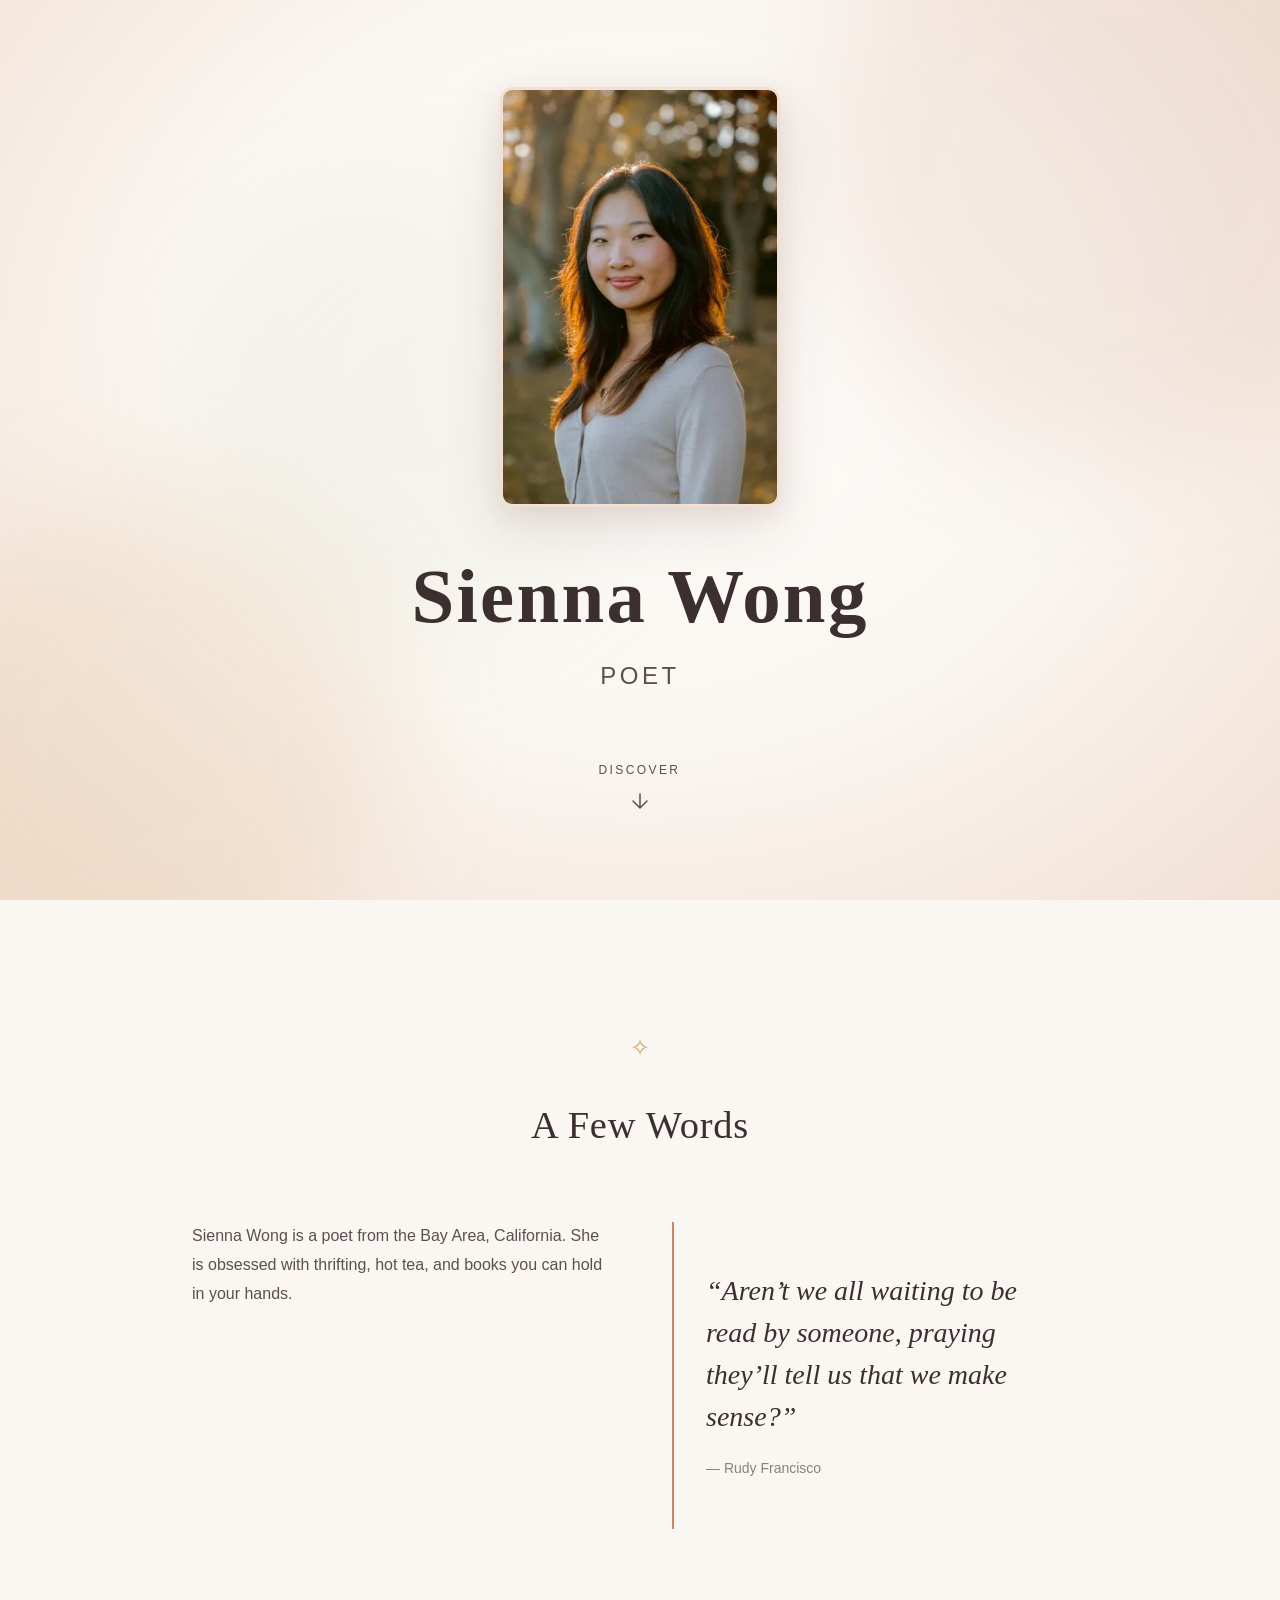
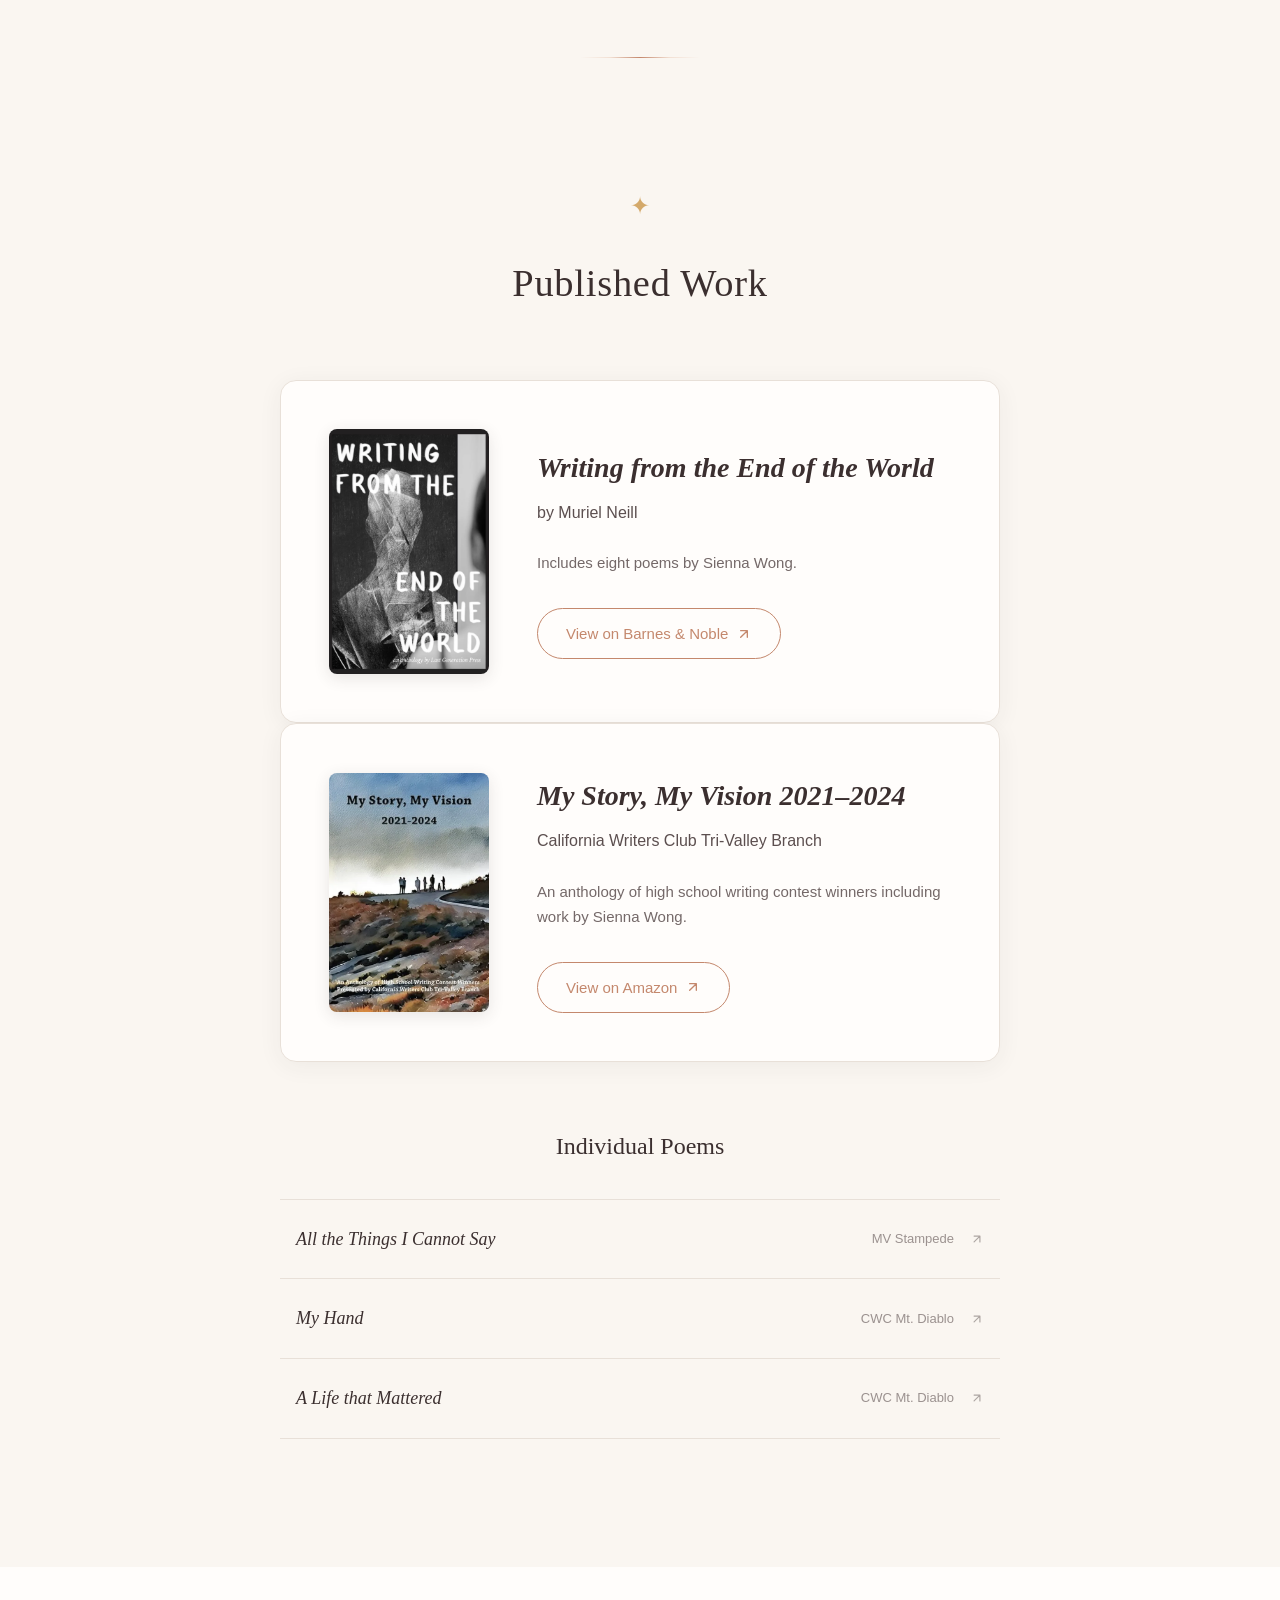
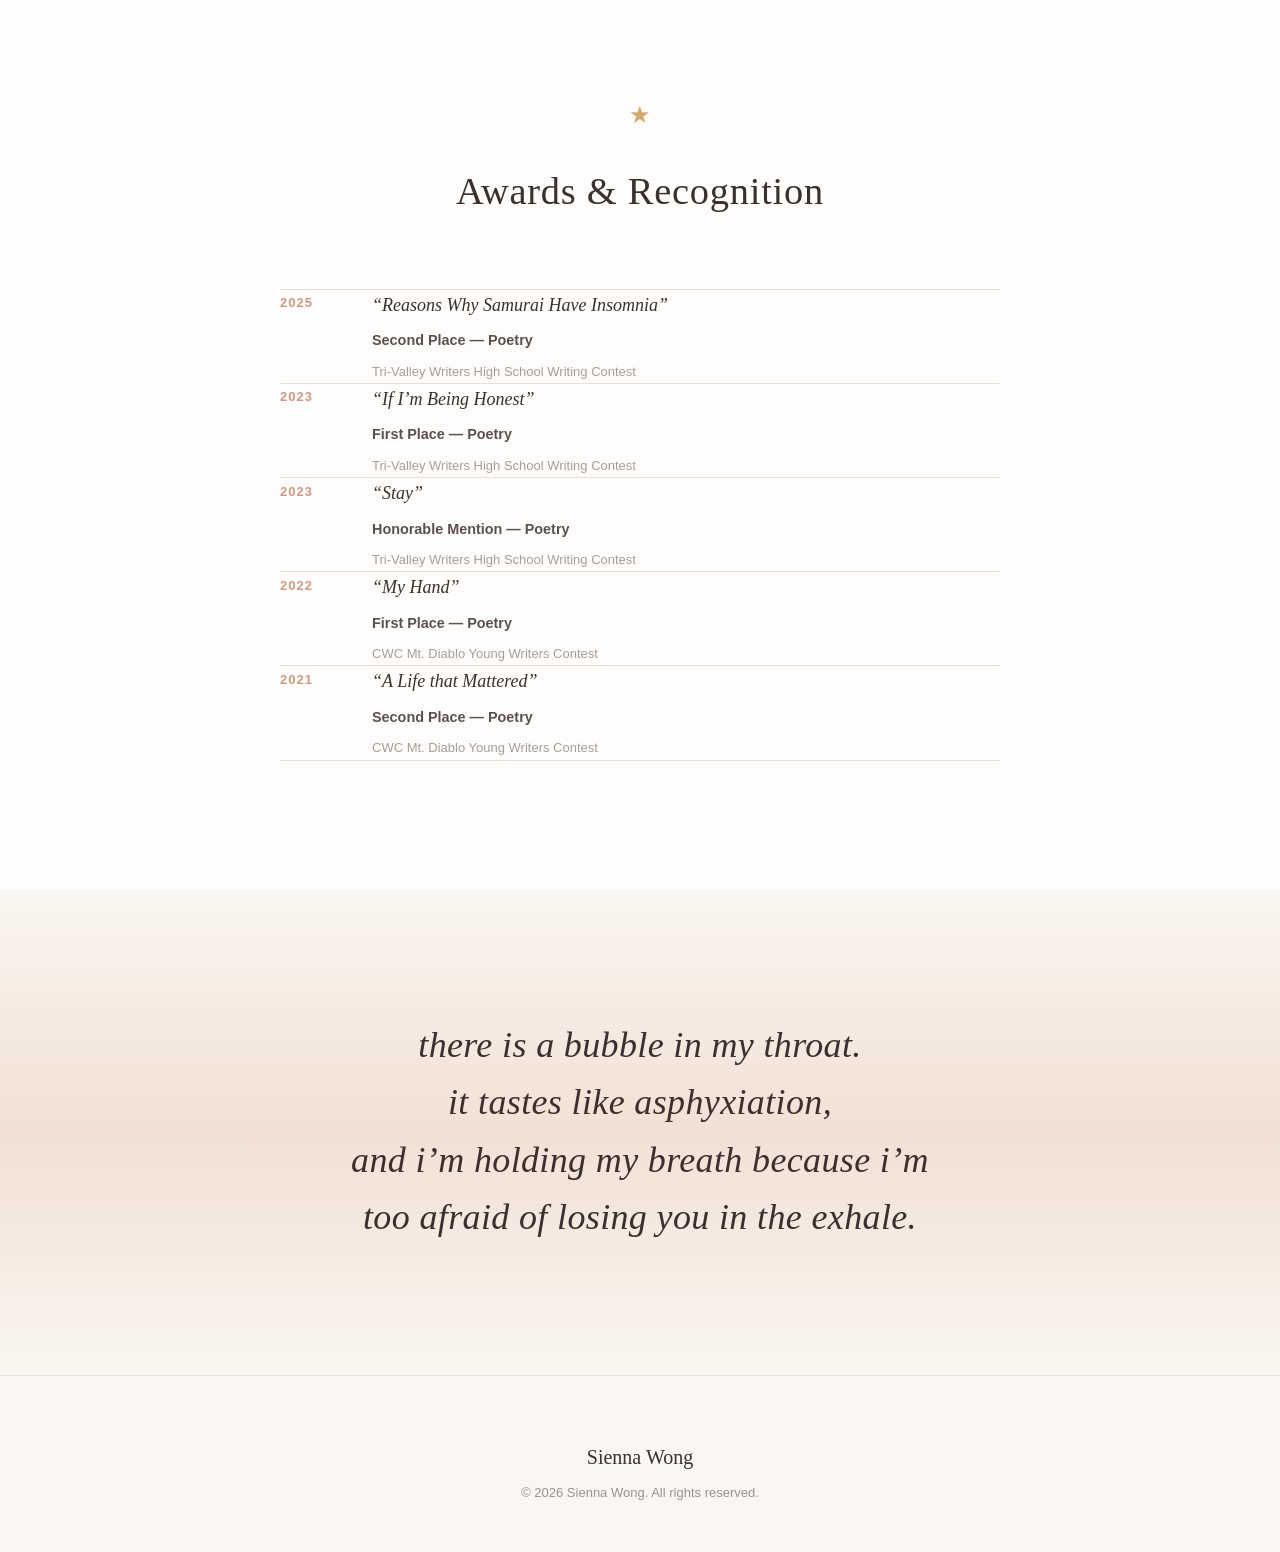
==== index.html @ 6076cb09 "chore(cleanup): sort individual poems by most recent first" ====
<!DOCTYPE html>
<html lang="en">
<head>
  <meta charset="UTF-8">
  <meta name="viewport" content="width=device-width, initial-scale=1.0">
  <title>Sienna Wong | Poet</title>
  <meta name="description" content="Sienna Wong is a poet whose work appears in Writing from the End of the World by Muriel Neill. Explore her poetry and biography.">
  <meta name="author" content="Sienna Wong">
  <meta name="theme-color" content="#FAF6F1">
  <meta http-equiv="Content-Security-Policy" content="default-src 'self'; script-src 'self'; style-src 'self' https://fonts.googleapis.com 'unsafe-inline'; font-src 'self' https://fonts.gstatic.com; img-src 'self' data:; connect-src 'self'; frame-ancestors 'none'; base-uri 'self'; form-action 'self'; require-trusted-types-for 'script'">
  <link rel="canonical" href="https://sienna-wong.boxofwhite.com/">

  <!-- Open Graph -->
  <meta property="og:type" content="profile">
  <meta property="og:title" content="Sienna Wong | Poet">
  <meta property="og:description" content="Sienna Wong is a poet whose work appears in Writing from the End of the World by Muriel Neill.">
  <meta property="og:image" content="https://sienna-wong.boxofwhite.com/img/profile.jpeg">
  <meta property="og:url" content="https://sienna-wong.boxofwhite.com/">
  <meta property="profile:first_name" content="Sienna">
  <meta property="profile:last_name" content="Wong">

  <!-- Twitter Card -->
  <meta name="twitter:card" content="summary_large_image">
  <meta name="twitter:title" content="Sienna Wong | Poet">
  <meta name="twitter:description" content="Poet. Published in Writing from the End of the World.">
  <meta name="twitter:image" content="https://sienna-wong.boxofwhite.com/img/profile.jpeg">

  <!-- Structured Data -->
  <script type="application/ld+json">
  {
    "@context": "https://schema.org",
    "@type": "Person",
    "name": "Sienna Wong",
    "jobTitle": "Poet",
    "url": "https://sienna-wong.boxofwhite.com/",
    "image": "https://sienna-wong.boxofwhite.com/img/profile.jpeg"
  }
  </script>
  <script type="application/ld+json">
  {
    "@context": "https://schema.org",
    "@type": "Book",
    "name": "Writing from the End of the World",
    "author": {
      "@type": "Person",
      "name": "Muriel Neill"
    },
    "contributor": {
      "@type": "Person",
      "name": "Sienna Wong"
    },
    "isbn": "9798896920885",
    "url": "https://www.barnesandnoble.com/w/writing-from-the-end-of-the-world-muriel-neill/1149581856?ean=9798896920885"
  }
  </script>
  <script type="application/ld+json">
  {
    "@context": "https://schema.org",
    "@type": "Book",
    "name": "My Story, My Vision 2021-2024",
    "author": {
      "@type": "Organization",
      "name": "California Writers Club Tri-Valley Branch"
    },
    "contributor": {
      "@type": "Person",
      "name": "Sienna Wong"
    },
    "url": "https://www.amazon.com/Story-Vision-2021-2024-California-Tri-Valley/dp/B0DM92HC3V"
  }
  </script>

  <!-- Fonts -->
  <link rel="preconnect" href="https://fonts.googleapis.com">
  <link rel="preconnect" href="https://fonts.gstatic.com" crossorigin>
  <link href="https://fonts.googleapis.com/css2?family=Cormorant+Garamond:ital,wght@0,400;0,500;0,600;0,700;1,400;1,500;1,600&family=Inter:wght@300;400;500&display=swap" rel="stylesheet">

  <!-- Favicon -->
  <link rel="icon" href="data:image/svg+xml,<svg xmlns='http://www.w3.org/2000/svg' viewBox='0 0 100 100'><text y='.9em' font-size='90'>&#x270D;</text></svg>">

  <!-- Preload hero image -->
  <link rel="preload" as="image" href="img/profile.webp" type="image/webp">

  <link rel="stylesheet" href="styles.css">
  <script src="script.js" defer></script>
</head>
<body>

  <!-- Hero -->
  <header class="hero">
    <div class="hero__inner">
      <div class="hero__photo-wrapper">
        <picture>
          <source srcset="img/profile.webp" type="image/webp">
          <img
            src="img/profile.jpeg"
            alt="Portrait of Sienna Wong, a poet, photographed outdoors in warm autumn light"
            class="hero__photo"
            width="400"
            height="600"
            fetchpriority="high"
          >
        </picture>
      </div>
      <h1 class="hero__name">Sienna Wong</h1>
      <p class="hero__subtitle">Poet</p>
      <a href="#about" class="hero__scroll-indicator" aria-label="Scroll down to read more">
        <span class="hero__scroll-text">Discover</span>
        <svg class="hero__scroll-arrow" width="24" height="24" viewBox="0 0 24 24" fill="none" stroke="currentColor" stroke-width="1.5" stroke-linecap="round" stroke-linejoin="round">
          <path d="M12 5v14M5 12l7 7 7-7"/>
        </svg>
      </a>
    </div>

    <!-- Decorative floating shapes -->
    <div class="hero__decor hero__decor--1" aria-hidden="true"></div>
    <div class="hero__decor hero__decor--2" aria-hidden="true"></div>
    <div class="hero__decor hero__decor--3" aria-hidden="true"></div>
  </header>

  <main>
    <!-- About -->
    <section id="about" class="about" aria-label="About Sienna Wong">
      <div class="container">
        <div class="section-ornament reveal" aria-hidden="true">&#x2727;</div>
        <h2 class="section-heading reveal">A Few Words</h2>
        <div class="about__grid">
          <div class="about__text">
            <!-- Replace with real bio -->
            <p class="reveal">Sienna Wong is a poet from the Bay Area, California. She is obsessed with thrifting, hot tea, and books you can hold in your hands.</p>
          </div>
          <aside class="about__aside">
            <blockquote class="pull-quote reveal">
              <p>&ldquo;Aren’t we all waiting to be read by someone, praying they’ll tell us that we make sense?&rdquo;</p>
              <cite>&mdash; Rudy Francisco</cite>
            </blockquote>
          </aside>
        </div>
      </div>
    </section>

    <!-- Decorative divider -->
    <div class="divider" aria-hidden="true">
      <div class="divider__line"></div>
    </div>

    <!-- Published Work -->
    <section id="work" class="work" aria-label="Published Work">
      <div class="container">
        <div class="section-ornament reveal" aria-hidden="true">&#x2726;</div>
        <h2 class="section-heading reveal">Published Work</h2>
        <article class="book-card reveal">
          <div class="book-card__cover">
            <picture>
              <source srcset="img/writing-from-the-end-of-the-world-cover.webp" type="image/webp">
              <img
                src="img/writing-from-the-end-of-the-world-cover.png"
                alt="Book cover of Writing from the End of the World by Muriel Neill"
                class="book-card__image"
                width="914"
                height="1396"
                loading="lazy"
              >
            </picture>
          </div>
          <div class="book-card__content">
            <h3 class="book-card__title"><em>Writing from the End of the World</em></h3>
            <p class="book-card__author">by Muriel Neill</p>
            <p class="book-card__description">Includes eight poems by Sienna Wong.</p>
            <a
              href="https://www.barnesandnoble.com/w/writing-from-the-end-of-the-world-muriel-neill/1149581856?ean=9798896920885"
              target="_blank"
              rel="noopener noreferrer"
              class="book-card__link"
            >
              View on Barnes &amp; Noble
              <svg width="16" height="16" viewBox="0 0 24 24" fill="none" stroke="currentColor" stroke-width="2" stroke-linecap="round" stroke-linejoin="round" aria-hidden="true">
                <path d="M7 17L17 7M7 7h10v10"/>
              </svg>
            </a>
          </div>
        </article>

        <article class="book-card reveal">
          <div class="book-card__cover">
            <picture>
              <source srcset="img/my-story-my-vision-cover.webp" type="image/webp">
              <img
                src="img/my-story-my-vision-cover.png"
                alt="Book cover of My Story, My Vision 2021-2024, an anthology by California Writers Club Tri-Valley Branch"
                class="book-card__image"
                width="542"
                height="810"
                loading="lazy"
              >
            </picture>
          </div>
          <div class="book-card__content">
            <h3 class="book-card__title"><em>My Story, My Vision 2021&ndash;2024</em></h3>
            <p class="book-card__author">California Writers Club Tri-Valley Branch</p>
            <p class="book-card__description">An anthology of high school writing contest winners including work by Sienna Wong.</p>
            <a
              href="https://www.amazon.com/Story-Vision-2021-2024-California-Tri-Valley/dp/B0DM92HC3V"
              target="_blank"
              rel="noopener noreferrer"
              class="book-card__link"
            >
              View on Amazon
              <svg width="16" height="16" viewBox="0 0 24 24" fill="none" stroke="currentColor" stroke-width="2" stroke-linecap="round" stroke-linejoin="round" aria-hidden="true">
                <path d="M7 17L17 7M7 7h10v10"/>
              </svg>
            </a>
          </div>
        </article>

        <h3 class="poems-heading reveal">Individual Poems</h3>
        <ul class="poems-list">
          <li class="poems-list__item reveal">
            <a href="https://mvstampede.net/6828/creative-section/all-the-things-i-cannot-say/" target="_blank" rel="noopener noreferrer" class="poems-list__link">
              <span class="poems-list__title">All the Things I Cannot Say</span>
              <span class="poems-list__source">MV Stampede</span>
              <svg width="14" height="14" viewBox="0 0 24 24" fill="none" stroke="currentColor" stroke-width="2" stroke-linecap="round" stroke-linejoin="round" aria-hidden="true"><path d="M7 17L17 7M7 7h10v10"/></svg>
            </a>
          </li>
          <li class="poems-list__item reveal">
            <a href="https://cwcmtdiablo.org/wp-content/uploads/2022/05/My-Hand.pdf" target="_blank" rel="noopener noreferrer" class="poems-list__link">
              <span class="poems-list__title">My Hand</span>
              <span class="poems-list__source">CWC Mt. Diablo</span>
              <svg width="14" height="14" viewBox="0 0 24 24" fill="none" stroke="currentColor" stroke-width="2" stroke-linecap="round" stroke-linejoin="round" aria-hidden="true"><path d="M7 17L17 7M7 7h10v10"/></svg>
            </a>
          </li>
          <li class="poems-list__item reveal">
            <a href="https://cwcmtdiablo.org/wp-content/uploads/2021/04/2nd-Place-Poetry-7-A-Life-that-Mattered.pdf" target="_blank" rel="noopener noreferrer" class="poems-list__link">
              <span class="poems-list__title">A Life that Mattered</span>
              <span class="poems-list__source">CWC Mt. Diablo</span>
              <svg width="14" height="14" viewBox="0 0 24 24" fill="none" stroke="currentColor" stroke-width="2" stroke-linecap="round" stroke-linejoin="round" aria-hidden="true"><path d="M7 17L17 7M7 7h10v10"/></svg>
            </a>
          </li>
        </ul>
      </div>
    </section>

    <!-- Awards -->
    <section id="awards" class="awards" aria-label="Awards &amp; Recognition">
      <div class="container">
        <div class="section-ornament reveal" aria-hidden="true">&#x2605;</div>
        <h2 class="section-heading reveal">Awards &amp; Recognition</h2>
        <ul class="awards-list">

          <li class="awards-list__item reveal">
            <div class="awards-list__year">2025</div>
            <div class="awards-list__body">
              <span class="awards-list__title">&#x201C;Reasons Why Samurai Have Insomnia&#x201D;</span>
              <span class="awards-list__honor">Second Place &mdash; Poetry</span>
              <span class="awards-list__org">Tri-Valley Writers High School Writing Contest</span>
            </div>
          </li>

          <li class="awards-list__item reveal">
            <div class="awards-list__year">2023</div>
            <div class="awards-list__body">
              <span class="awards-list__title">&#x201C;If I&#x2019;m Being Honest&#x201D;</span>
              <span class="awards-list__honor">First Place &mdash; Poetry</span>
              <span class="awards-list__org">Tri-Valley Writers High School Writing Contest</span>
            </div>
          </li>

          <li class="awards-list__item reveal">
            <div class="awards-list__year">2023</div>
            <div class="awards-list__body">
              <span class="awards-list__title">&#x201C;Stay&#x201D;</span>
              <span class="awards-list__honor">Honorable Mention &mdash; Poetry</span>
              <span class="awards-list__org">Tri-Valley Writers High School Writing Contest</span>
            </div>
          </li>

          <li class="awards-list__item reveal">
            <div class="awards-list__year">2022</div>
            <div class="awards-list__body">
              <span class="awards-list__title">&#x201C;My Hand&#x201D;</span>
              <span class="awards-list__honor">First Place &mdash; Poetry</span>
              <span class="awards-list__org">CWC Mt. Diablo Young Writers Contest</span>
            </div>
          </li>

          <li class="awards-list__item reveal">
            <div class="awards-list__year">2021</div>
            <div class="awards-list__body">
              <span class="awards-list__title">&#x201C;A Life that Mattered&#x201D;</span>
              <span class="awards-list__honor">Second Place &mdash; Poetry</span>
              <span class="awards-list__org">CWC Mt. Diablo Young Writers Contest</span>
            </div>
          </li>

        </ul>
      </div>
    </section>

    <!-- Poetic Interlude -->
    <section class="interlude" aria-label="Poetry excerpt">
      <div class="container">
        <blockquote class="interlude__quote reveal">
          <p>there is a bubble in my throat.<br>it tastes like asphyxiation,<br>and i’m holding my breath because i’m too afraid of losing you in the exhale.</p>
        </blockquote>
      </div>
    </section>
  </main>

  <footer class="footer">
    <div class="container">
      <p class="footer__name">Sienna Wong</p>
      <p class="footer__copyright">&copy; 2026 Sienna Wong. All rights reserved.</p>
    </div>
  </footer>

</body>
</html>
---- styles.css ----
/* ===========================
   Design Tokens
   =========================== */
:root {
  --cream: #FAF6F1;
  --warm-white: #FFFDFB;
  --blush: #F2E0D4;
  --terracotta: #C4886D;
  --amber: #D4A96A;
  --sage: #B5BFA4;
  --espresso: #3B2F2F;
  --charcoal: #5C4F4F;
  --mist: #E8E0D8;

  --font-display: 'Cormorant Garamond', 'Georgia', serif;
  --font-body: 'Inter', -apple-system, 'Segoe UI', sans-serif;

  --space-1: 0.5rem;
  --space-2: 1rem;
  --space-3: 1.5rem;
  --space-4: 2rem;
  --space-6: 3rem;
  --space-8: 4rem;
  --space-12: 6rem;
  --space-16: 8rem;

  --max-width: 960px;
  --transition-base: 0.3s ease;
}

/* ===========================
   Reset & Base
   =========================== */
*,
*::before,
*::after {
  margin: 0;
  padding: 0;
  box-sizing: border-box;
}

html {
  scroll-behavior: smooth;
  -webkit-text-size-adjust: 100%;
}

body {
  font-family: var(--font-body);
  font-weight: 400;
  color: var(--espresso);
  background-color: var(--cream);
  line-height: 1.7;
  -webkit-font-smoothing: antialiased;
  -moz-osx-font-smoothing: grayscale;
  overflow-x: hidden;
}

img {
  max-width: 100%;
  height: auto;
  display: block;
}

a {
  color: var(--terracotta);
  text-decoration: none;
  transition: color var(--transition-base);
}

a:hover {
  color: var(--amber);
}

/* ===========================
   Utilities
   =========================== */
.container {
  max-width: var(--max-width);
  margin: 0 auto;
  padding: 0 var(--space-4);
}

.section-ornament {
  text-align: center;
  font-size: 1.5rem;
  color: var(--amber);
  margin-bottom: var(--space-3);
  opacity: 0.6;
}

.section-heading {
  font-family: var(--font-display);
  font-weight: 500;
  font-size: clamp(1.5rem, 3vw, 2.5rem);
  text-align: center;
  color: var(--espresso);
  margin-bottom: var(--space-8);
  letter-spacing: 0.02em;
}

.divider {
  display: flex;
  justify-content: center;
  padding: var(--space-4) 0;
}

.divider__line {
  width: 120px;
  height: 1px;
  background: linear-gradient(90deg, transparent, var(--blush), var(--terracotta), var(--blush), transparent);
}

/* ===========================
   Hero
   =========================== */
.hero {
  position: relative;
  min-height: 100dvh;
  min-height: 100vh;
  display: flex;
  align-items: center;
  justify-content: center;
  background: radial-gradient(ellipse at 50% 40%, var(--warm-white) 0%, var(--cream) 50%, var(--blush) 100%);
  overflow: hidden;
}

.hero__inner {
  display: flex;
  flex-direction: column;
  align-items: center;
  text-align: center;
  padding: var(--space-4);
  position: relative;
  z-index: 1;
}

/* Decorative floating blob shapes */
.hero__decor {
  position: absolute;
  border-radius: 50%;
  pointer-events: none;
  filter: blur(60px);
}

.hero__decor--1 {
  width: 600px;
  height: 600px;
  background: var(--terracotta);
  opacity: 0.12;
  top: -15%;
  right: -10%;
  animation: float-drift 20s ease-in-out infinite alternate;
}

.hero__decor--2 {
  width: 500px;
  height: 500px;
  background: var(--amber);
  opacity: 0.15;
  bottom: -10%;
  left: -8%;
  animation: float-drift 25s ease-in-out infinite alternate-reverse;
}

.hero__decor--3 {
  width: 450px;
  height: 450px;
  background: var(--sage);
  opacity: 0.1;
  top: 20%;
  left: 15%;
  animation: float-drift 18s ease-in-out infinite alternate;
}

@keyframes float-drift {
  0% { transform: translate(0, 0) scale(1); }
  50% { transform: translate(25px, -20px) scale(1.08); }
  100% { transform: translate(-20px, 25px) scale(0.92); }
}

/* Photo */
.hero__photo-wrapper {
  width: clamp(200px, 35vw, 280px);
  aspect-ratio: 2 / 3;
  border-radius: 12px;
  overflow: hidden;
  box-shadow:
    0 20px 60px rgba(59, 47, 47, 0.12),
    0 8px 24px rgba(196, 136, 109, 0.15);
  border: 3px solid var(--blush);
  animation: hero-photo-in 1.4s ease-out both;
  transition: box-shadow var(--transition-base), transform var(--transition-base);
}

.hero__photo-wrapper:hover {
  transform: scale(1.02);
  box-shadow:
    0 24px 70px rgba(59, 47, 47, 0.15),
    0 12px 30px rgba(196, 136, 109, 0.2);
}

.hero__photo {
  width: 100%;
  height: 100%;
  object-fit: cover;
  object-position: center top;
}

@keyframes hero-photo-in {
  0% {
    opacity: 0;
    transform: scale(0.92);
  }
  100% {
    opacity: 1;
    transform: scale(1);
  }
}

/* Name & subtitle */
.hero__name {
  font-family: var(--font-display);
  font-weight: 600;
  font-size: clamp(2.5rem, 6vw, 5rem);
  color: var(--espresso);
  margin-top: var(--space-6);
  letter-spacing: 0.03em;
  line-height: 1.1;
  animation: hero-text-in 1s ease-out 0.4s both;
}

.hero__subtitle {
  font-family: var(--font-body);
  font-weight: 300;
  font-size: clamp(1rem, 2vw, 1.5rem);
  color: var(--charcoal);
  margin-top: var(--space-2);
  letter-spacing: 0.15em;
  text-transform: uppercase;
  animation: hero-text-in 1s ease-out 0.6s both;
}

@keyframes hero-text-in {
  0% {
    opacity: 0;
    transform: translateY(20px);
  }
  100% {
    opacity: 1;
    transform: translateY(0);
  }
}

/* Scroll indicator */
.hero__scroll-indicator {
  display: flex;
  flex-direction: column;
  align-items: center;
  gap: var(--space-1);
  margin-top: var(--space-8);
  color: var(--charcoal);
  opacity: 0.5;
  transition: opacity var(--transition-base);
  animation: hero-text-in 1s ease-out 0.9s both;
}

.hero__scroll-indicator:hover {
  opacity: 0.8;
  color: var(--terracotta);
}

.hero__scroll-text {
  font-family: var(--font-body);
  font-size: 0.75rem;
  font-weight: 400;
  letter-spacing: 0.2em;
  text-transform: uppercase;
}

.hero__scroll-arrow {
  animation: scroll-bounce 2.5s ease-in-out infinite;
}

@keyframes scroll-bounce {
  0%, 100% { transform: translateY(0); }
  50% { transform: translateY(8px); }
}

/* ===========================
   About Section
   =========================== */
.about {
  padding: var(--space-16) 0 var(--space-12);
}

.about__grid {
  display: grid;
  grid-template-columns: 1fr 1fr;
  gap: var(--space-8);
  align-items: start;
}

.about__text p {
  font-size: clamp(1rem, 1.2vw, 1.125rem);
  color: var(--charcoal);
  margin-bottom: var(--space-3);
  line-height: 1.8;
}

.about__text p:last-child {
  margin-bottom: 0;
}

.pull-quote {
  position: sticky;
  top: var(--space-8);
  padding: var(--space-6) var(--space-4);
  border-left: 2px solid var(--terracotta);
}

.pull-quote p {
  font-family: var(--font-display);
  font-style: italic;
  font-size: clamp(1.25rem, 2.5vw, 1.75rem);
  color: var(--espresso);
  line-height: 1.5;
  margin-bottom: var(--space-2);
}

.pull-quote cite {
  font-family: var(--font-body);
  font-style: normal;
  font-size: 0.875rem;
  font-weight: 400;
  color: var(--charcoal);
  opacity: 0.7;
}

/* ===========================
   Published Work Section
   =========================== */
.work {
  padding: var(--space-12) 0 var(--space-16);
}

.book-card {
  max-width: 720px;
  margin: 0 auto;
  display: flex;
  align-items: center;
  gap: var(--space-6);
  background: var(--warm-white);
  border: 1px solid var(--mist);
  border-radius: 16px;
  padding: var(--space-6);
  box-shadow: 0 4px 24px rgba(59, 47, 47, 0.06);
  transition: box-shadow var(--transition-base), transform var(--transition-base);
}

.book-card:hover {
  box-shadow: 0 8px 40px rgba(59, 47, 47, 0.1);
  transform: translateY(-2px);
}

.book-card__cover {
  flex-shrink: 0;
  width: 160px;
}

.book-card__image {
  width: 100%;
  height: auto;
  border-radius: 8px;
  box-shadow: 0 4px 16px rgba(59, 47, 47, 0.12);
}

.book-card__content {
  text-align: left;
}

.book-card__title {
  font-family: var(--font-display);
  font-weight: 600;
  font-size: clamp(1.25rem, 2.5vw, 1.75rem);
  color: var(--espresso);
  margin-bottom: var(--space-1);
}

.book-card__author {
  font-size: 1rem;
  color: var(--charcoal);
  margin-bottom: var(--space-3);
}

.book-card__description {
  font-size: 0.9375rem;
  color: var(--charcoal);
  margin-bottom: var(--space-4);
  opacity: 0.85;
}

.book-card__link {
  display: inline-flex;
  align-items: center;
  gap: var(--space-1);
  font-family: var(--font-body);
  font-weight: 500;
  font-size: 0.9375rem;
  color: var(--terracotta);
  padding: 0.75rem 1.75rem;
  border: 1.5px solid var(--terracotta);
  border-radius: 100px;
  transition: all var(--transition-base);
}

.book-card__link:hover {
  background-color: var(--terracotta);
  color: var(--warm-white);
  transform: translateY(-2px);
  box-shadow: 0 4px 16px rgba(196, 136, 109, 0.3);
}

.book-card__link svg {
  transition: transform var(--transition-base);
}

.book-card__link:hover svg {
  transform: translate(2px, -2px);
}

/* Individual Poems List */
.poems-heading {
  font-family: var(--font-display);
  font-weight: 500;
  font-size: clamp(1.125rem, 2vw, 1.5rem);
  color: var(--espresso);
  text-align: center;
  margin-top: var(--space-8);
  margin-bottom: var(--space-4);
}

.poems-list {
  list-style: none;
  max-width: 720px;
  margin: 0 auto;
}

.poems-list__item {
  border-bottom: 1px solid var(--mist);
}

.poems-list__item:first-child {
  border-top: 1px solid var(--mist);
}

.poems-list__link {
  display: flex;
  align-items: center;
  gap: var(--space-2);
  padding: var(--space-3) var(--space-2);
  color: var(--espresso);
  transition: background-color var(--transition-base), color var(--transition-base);
}

.poems-list__link:hover {
  background-color: var(--warm-white);
  color: var(--terracotta);
}

.poems-list__title {
  font-family: var(--font-display);
  font-style: italic;
  font-size: 1.125rem;
  font-weight: 500;
  flex: 1;
}

.poems-list__source {
  font-family: var(--font-body);
  font-size: 0.8125rem;
  color: var(--charcoal);
  opacity: 0.6;
}

.poems-list__link svg {
  flex-shrink: 0;
  opacity: 0.4;
  transition: opacity var(--transition-base), transform var(--transition-base);
}

.poems-list__link:hover svg {
  opacity: 1;
  color: var(--terracotta);
  transform: translate(2px, -2px);
}

/* ===========================
   Awards & Recognition
   =========================== */
.awards {
  padding: var(--space-16) 0;
  background-color: var(--warm-white);
}

.awards-list {
  list-style: none;
  max-width: 720px;
  margin: 0 auto;
}

.awards-list__item {
  display: flex;
  align-items: flex-start;
  gap: var(--space-6);
  padding: var(--space-5) var(--space-2);
  border-bottom: 1px solid var(--mist);
}

.awards-list__item:first-child {
  border-top: 1px solid var(--mist);
}

.awards-list__year {
  font-family: var(--font-body);
  font-size: 0.8125rem;
  font-weight: 600;
  letter-spacing: 0.08em;
  color: var(--terracotta);
  opacity: 0.85;
  min-width: 2.75rem;
  padding-top: 0.2em;
  flex-shrink: 0;
}

.awards-list__body {
  display: flex;
  flex-direction: column;
  gap: var(--space-1);
}

.awards-list__title {
  font-family: var(--font-display);
  font-style: italic;
  font-size: 1.125rem;
  font-weight: 500;
  color: var(--espresso);
}

.awards-list__honor {
  font-family: var(--font-body);
  font-size: 0.9rem;
  font-weight: 600;
  color: var(--charcoal);
}

.awards-list__org {
  font-family: var(--font-body);
  font-size: 0.8125rem;
  color: var(--charcoal);
  opacity: 0.55;
}

/* ===========================
   Poetic Interlude
   =========================== */
.interlude {
  padding: var(--space-16) 0;
  background: linear-gradient(180deg, var(--cream) 0%, var(--blush) 50%, var(--cream) 100%);
}

.interlude__quote {
  text-align: center;
  max-width: 600px;
  margin: 0 auto;
}

.interlude__quote p {
  font-family: var(--font-display);
  font-style: italic;
  font-weight: 400;
  font-size: clamp(1.5rem, 3vw, 2.25rem);
  color: var(--espresso);
  line-height: 1.6;
  letter-spacing: 0.01em;
}

/* ===========================
   Footer
   =========================== */
.footer {
  padding: var(--space-8) 0 var(--space-6);
  text-align: center;
  border-top: 1px solid var(--mist);
}

.footer__name {
  font-family: var(--font-display);
  font-weight: 500;
  font-size: 1.25rem;
  color: var(--espresso);
  margin-bottom: var(--space-1);
}

.footer__copyright {
  font-size: 0.8125rem;
  color: var(--charcoal);
  opacity: 0.6;
}

/* ===========================
   Scroll Reveal Animations
   =========================== */
.reveal {
  opacity: 0;
  transform: translateY(30px);
  transition: opacity 0.8s ease, transform 0.8s ease;
}

.reveal.revealed {
  opacity: 1;
  transform: translateY(0);
}

/* Stagger siblings */
.reveal:nth-child(2) { transition-delay: 0.1s; }
.reveal:nth-child(3) { transition-delay: 0.2s; }
.reveal:nth-child(4) { transition-delay: 0.3s; }
.reveal:nth-child(5) { transition-delay: 0.4s; }

/* ===========================
   Responsive
   =========================== */
@media (max-width: 768px) {
  .about__grid {
    grid-template-columns: 1fr;
    gap: var(--space-6);
  }

  .pull-quote {
    position: static;
    border-left: none;
    border-top: 2px solid var(--terracotta);
    padding: var(--space-4) 0 0;
  }

  .hero__decor--1 {
    width: 250px;
    height: 250px;
  }

  .hero__decor--2 {
    width: 180px;
    height: 180px;
  }

  .hero__decor--3 {
    display: none;
  }

  .about {
    padding: var(--space-12) 0 var(--space-8);
  }

  .book-card {
    flex-direction: column;
    text-align: center;
  }

  .book-card__cover {
    width: 140px;
  }

  .book-card__content {
    text-align: center;
  }

  .work {
    padding: var(--space-8) 0 var(--space-12);
  }

  .interlude {
    padding: var(--space-12) 0;
  }

  .book-card {
    padding: var(--space-4);
  }
}

@media (max-width: 480px) {
  .container {
    padding: 0 var(--space-3);
  }

  .hero__photo-wrapper {
    width: 180px;
  }

  .hero__name {
    margin-top: var(--space-4);
  }

  .section-heading {
    margin-bottom: var(--space-6);
  }

  .awards-list__item {
    flex-direction: column;
    gap: var(--space-1);
  }

  .awards-list__year {
    font-size: 0.75rem;
  }
}

/* ===========================
   Reduced Motion
   =========================== */
@media (prefers-reduced-motion: reduce) {
  *,
  *::before,
  *::after {
    animation-duration: 0.01ms !important;
    animation-iteration-count: 1 !important;
    transition-duration: 0.01ms !important;
  }

  html {
    scroll-behavior: auto;
  }

  .reveal {
    opacity: 1;
    transform: none;
  }
}
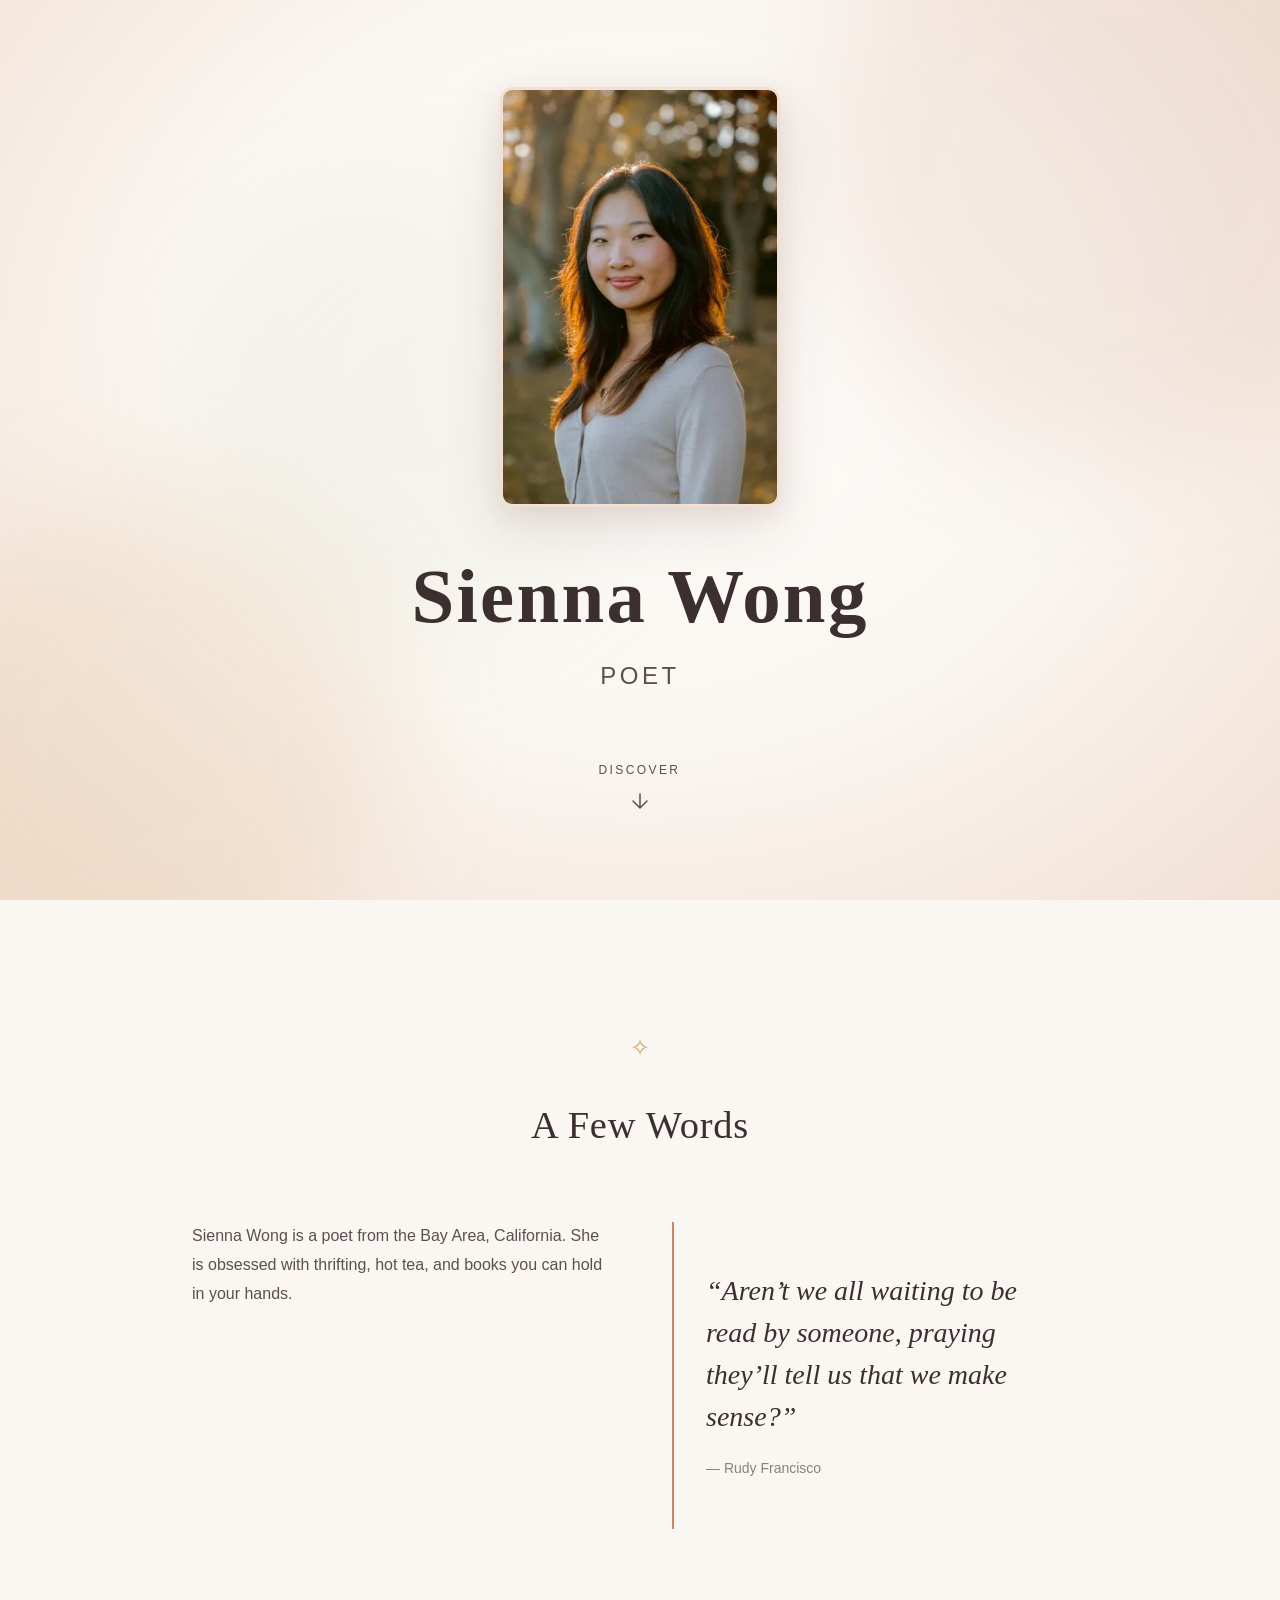
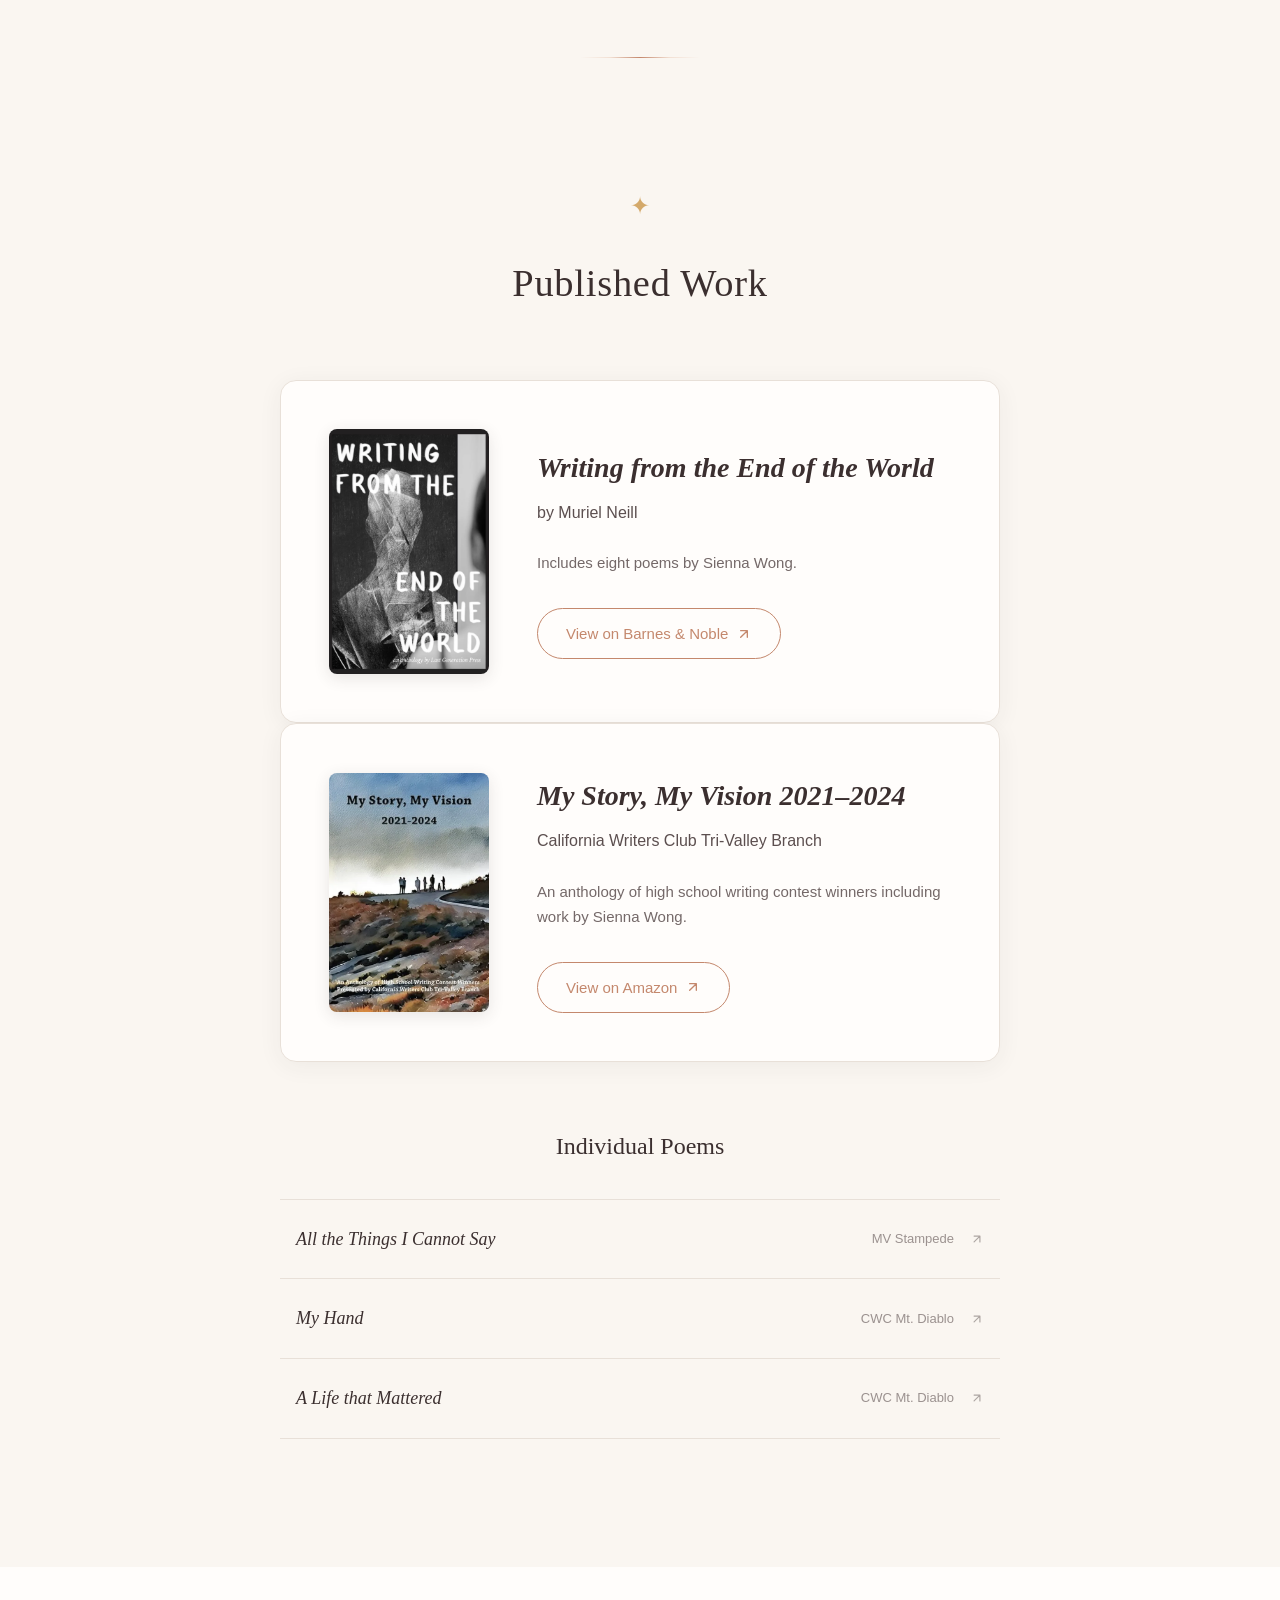
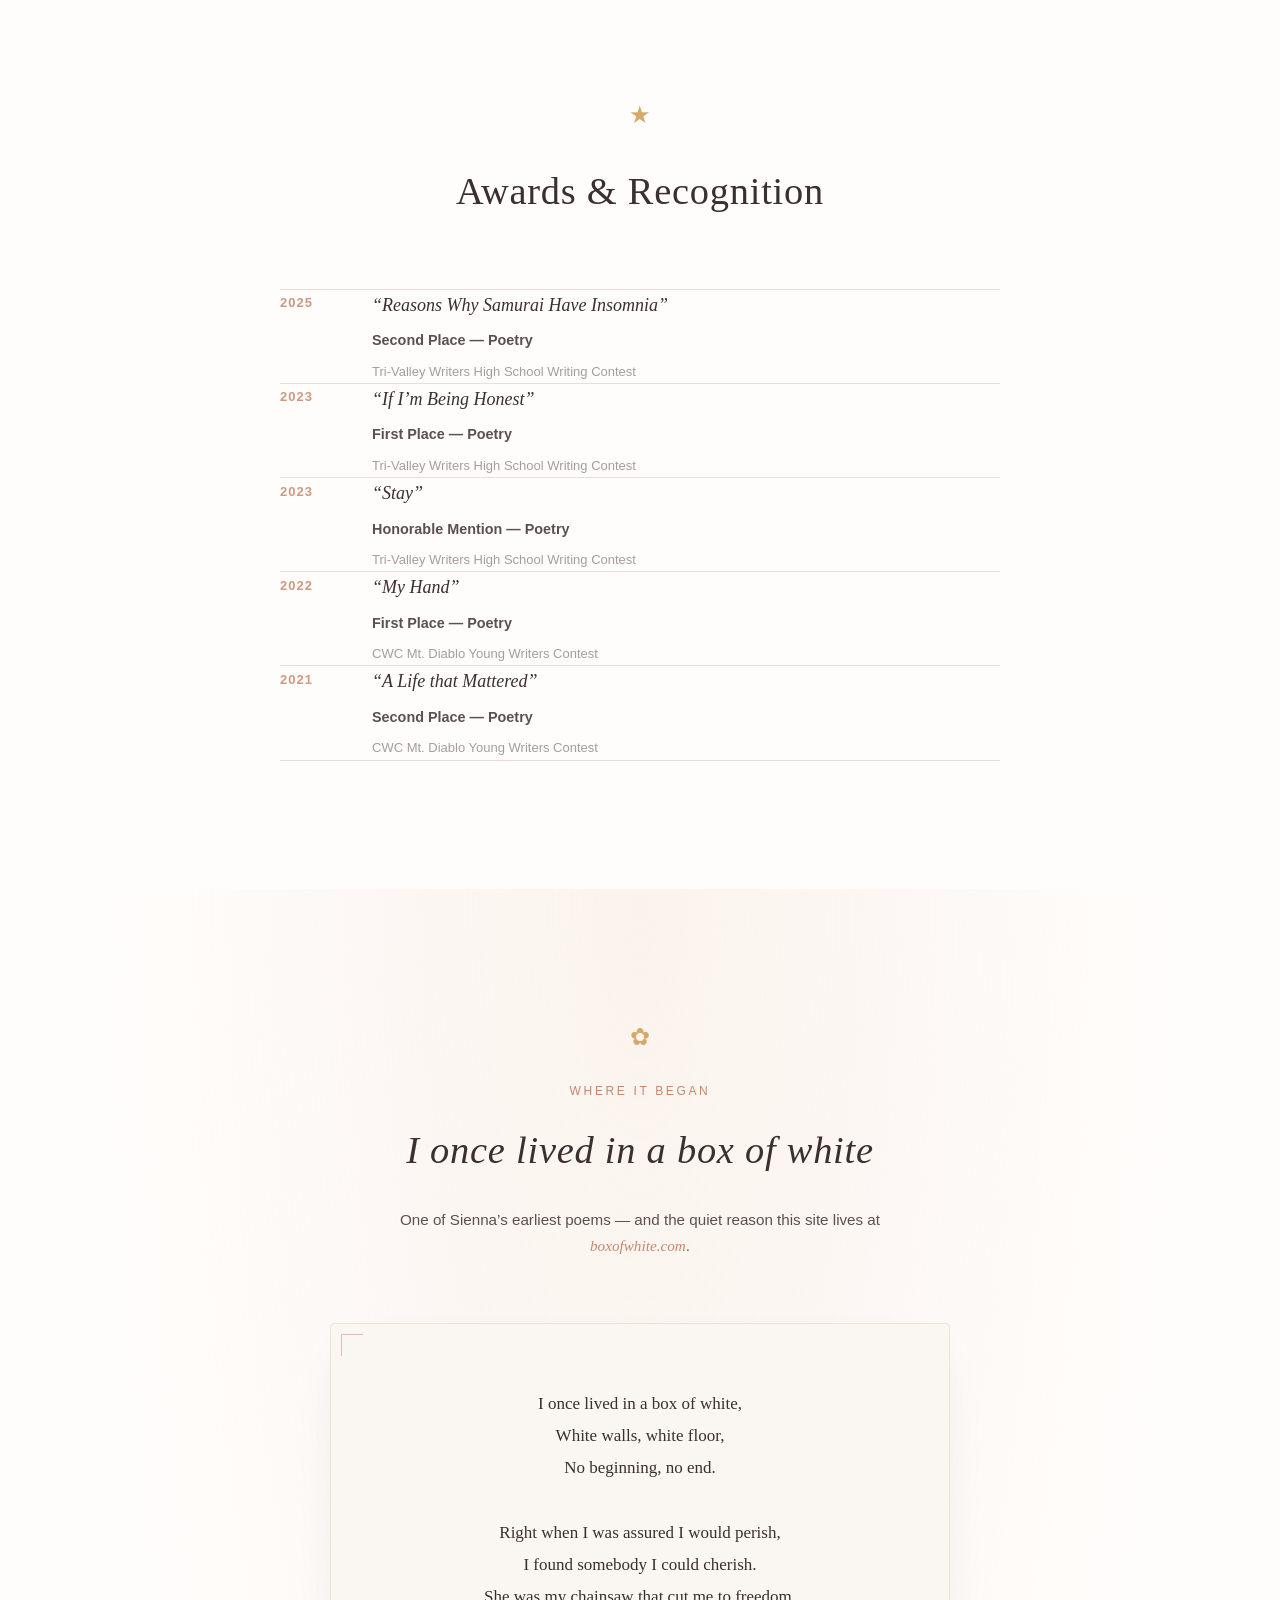
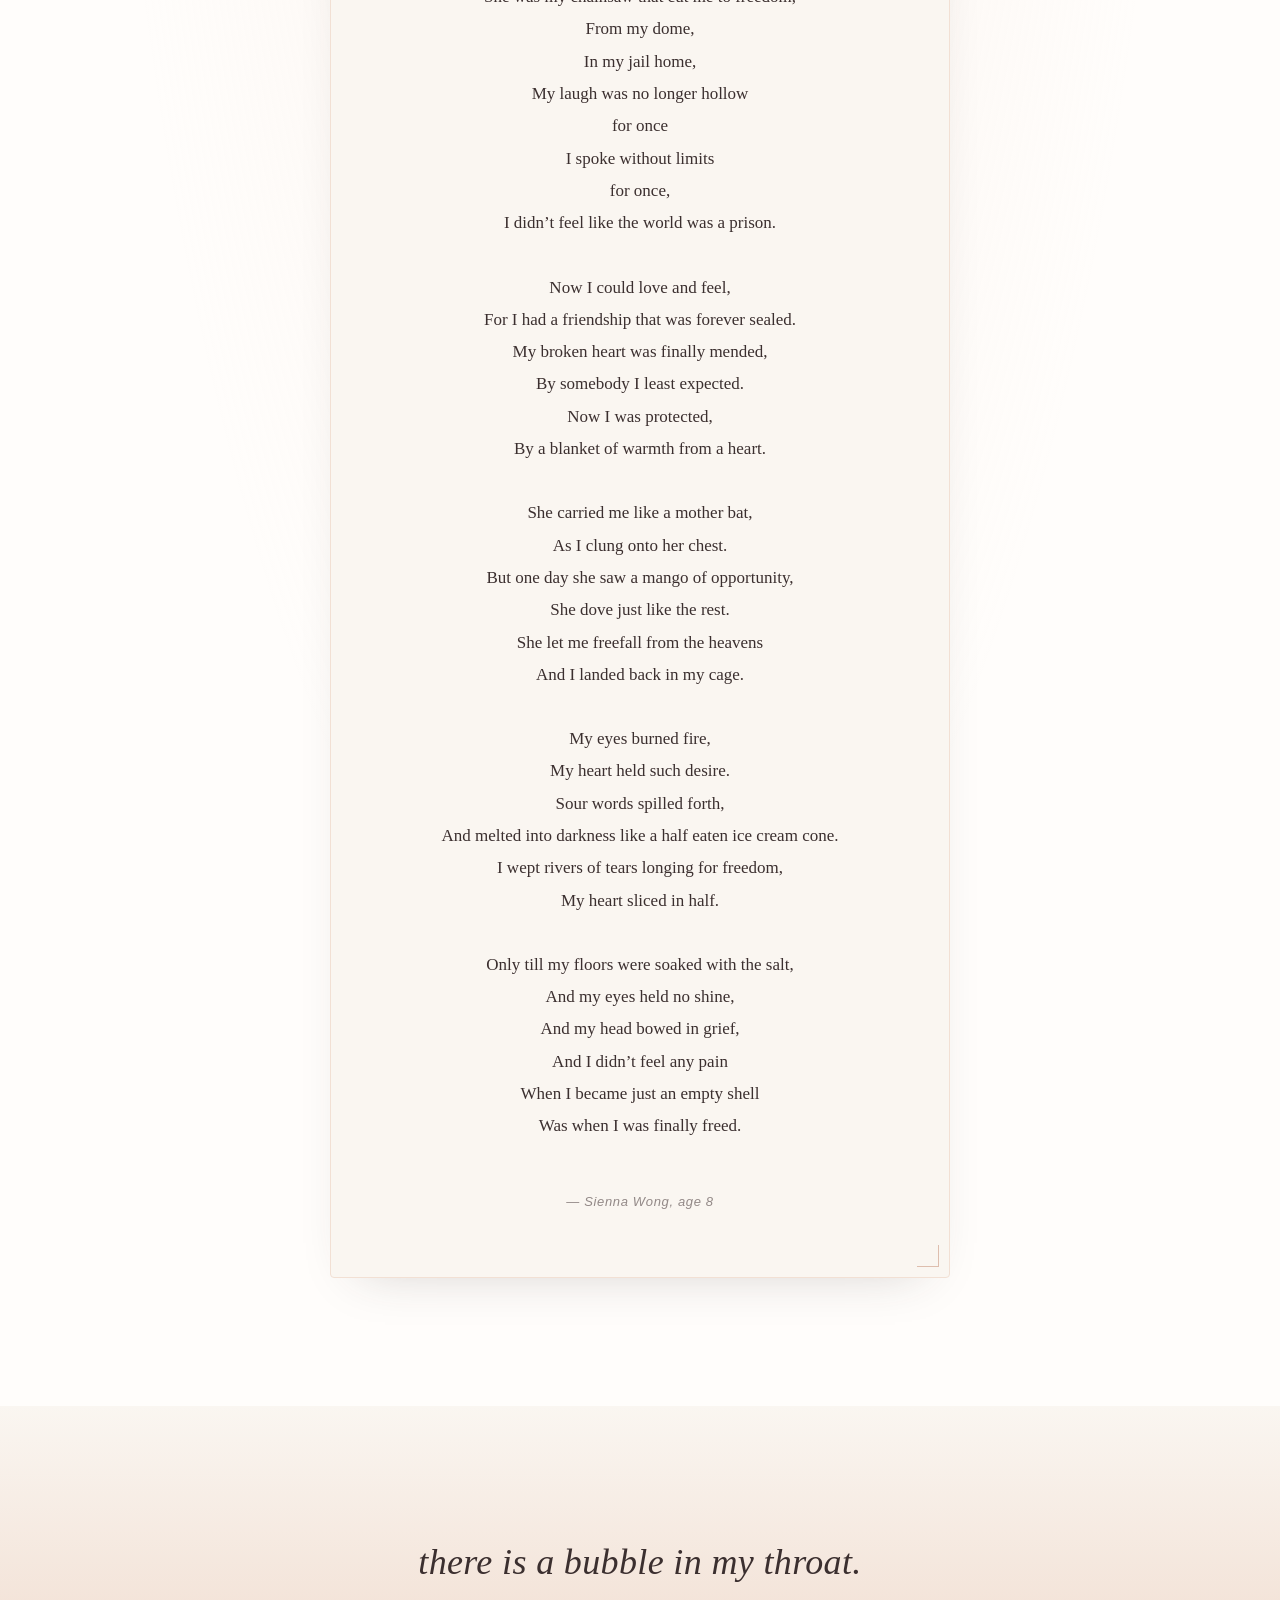
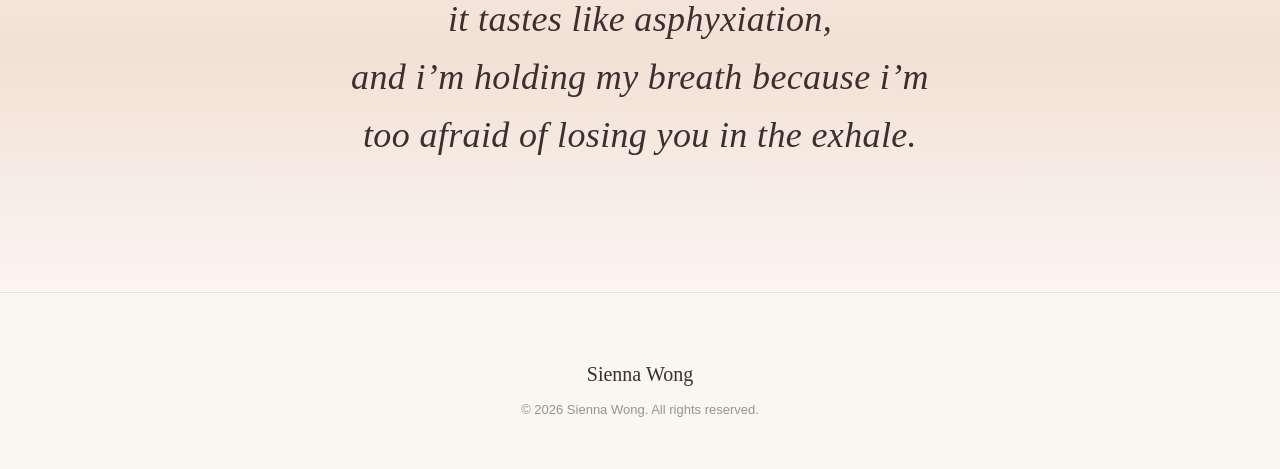
==== commit d19f857a: "Add Origin section with Sienna's early poem "I once lived in a box of white" Introduces a keepsake-s" ====
--- a/index.html
+++ b/index.html
@@ -296,6 +296,67 @@
       </div>
     </section>
 
+    <!-- Origin: First Poem (Age 8) -->
+    <section id="origin" class="origin" aria-label="The first poem, written at age eight">
+      <div class="container">
+        <div class="section-ornament reveal" aria-hidden="true">&#x273F;</div>
+        <p class="origin__eyebrow reveal">Where it began</p>
+        <h2 class="section-heading reveal">I once lived in a box of white</h2>
+        <p class="origin__note reveal">
+          One of Sienna&rsquo;s earliest poems &mdash; and the quiet reason this site lives at
+          <span class="origin__domain">boxofwhite.com</span>.
+        </p>
+
+        <figure class="origin__poem reveal">
+          <blockquote class="origin__verse">
+            <p>I once lived in a box of white,<br>
+            White walls, white floor,<br>
+            No beginning, no end.</p>
+
+            <p>Right when I was assured I would perish,<br>
+            I found somebody I could cherish.<br>
+            She was my chainsaw that cut me to freedom,<br>
+            From my dome,<br>
+            In my jail home,<br>
+            My laugh was no longer hollow<br>
+            for once<br>
+            I spoke without limits<br>
+            for once,<br>
+            I didn&rsquo;t feel like the world was a prison.</p>
+
+            <p>Now I could love and feel,<br>
+            For I had a friendship that was forever sealed.<br>
+            My broken heart was finally mended,<br>
+            By somebody I least expected.<br>
+            Now I was protected,<br>
+            By a blanket of warmth from a heart.</p>
+
+            <p>She carried me like a mother bat,<br>
+            As I clung onto her chest.<br>
+            But one day she saw a mango of opportunity,<br>
+            She dove just like the rest.<br>
+            She let me freefall from the heavens<br>
+            And I landed back in my cage.</p>
+
+            <p>My eyes burned fire,<br>
+            My heart held such desire.<br>
+            Sour words spilled forth,<br>
+            And melted into darkness like a half eaten ice cream cone.<br>
+            I wept rivers of tears longing for freedom,<br>
+            My heart sliced in half.</p>
+
+            <p>Only till my floors were soaked with the salt,<br>
+            And my eyes held no shine,<br>
+            And my head bowed in grief,<br>
+            And I didn&rsquo;t feel any pain<br>
+            When I became just an empty shell<br>
+            Was when I was finally freed.</p>
+          </blockquote>
+          <figcaption class="origin__caption">&mdash; Sienna Wong, age 8</figcaption>
+        </figure>
+      </div>
+    </section>
+
     <!-- Poetic Interlude -->
     <section class="interlude" aria-label="Poetry excerpt">
       <div class="container">
--- a/styles.css
+++ b/styles.css
@@ -495,6 +495,123 @@
 }
 
 /* ===========================
+   Origin: First Poem (Age 8)
+   =========================== */
+.origin {
+  padding: var(--space-16) 0;
+  background:
+    radial-gradient(ellipse at top, rgba(242, 224, 212, 0.35), transparent 60%),
+    var(--warm-white);
+  text-align: center;
+  position: relative;
+  overflow: hidden;
+}
+
+.origin__eyebrow {
+  font-family: var(--font-body);
+  font-size: 0.75rem;
+  font-weight: 500;
+  letter-spacing: 0.22em;
+  text-transform: uppercase;
+  color: var(--terracotta);
+  margin-bottom: var(--space-2);
+}
+
+.origin .section-heading {
+  font-style: italic;
+  margin-bottom: var(--space-3);
+}
+
+.origin__note {
+  font-family: var(--font-body);
+  font-size: 0.95rem;
+  color: var(--charcoal);
+  max-width: 540px;
+  margin: 0 auto var(--space-8);
+  line-height: 1.7;
+}
+
+.origin__domain {
+  font-family: var(--font-display);
+  font-style: italic;
+  color: var(--terracotta);
+  white-space: nowrap;
+}
+
+.origin__poem {
+  max-width: 620px;
+  margin: 0 auto;
+  padding: var(--space-8) var(--space-6);
+  background-color: var(--cream);
+  border: 1px solid var(--blush);
+  border-radius: 4px;
+  position: relative;
+  box-shadow: 0 20px 50px -30px rgba(59, 47, 47, 0.25);
+}
+
+.origin__poem::before,
+.origin__poem::after {
+  content: "";
+  position: absolute;
+  width: 22px;
+  height: 22px;
+  border: 1px solid var(--terracotta);
+  opacity: 0.5;
+}
+
+.origin__poem::before {
+  top: 10px;
+  left: 10px;
+  border-right: none;
+  border-bottom: none;
+}
+
+.origin__poem::after {
+  bottom: 10px;
+  right: 10px;
+  border-left: none;
+  border-top: none;
+}
+
+.origin__verse {
+  font-family: var(--font-display);
+  font-size: 1.0625rem;
+  line-height: 1.9;
+  color: var(--espresso);
+  font-weight: 400;
+}
+
+.origin__verse p {
+  margin-bottom: var(--space-4);
+}
+
+.origin__verse p:last-child {
+  margin-bottom: 0;
+}
+
+.origin__caption {
+  font-family: var(--font-body);
+  font-size: 0.8125rem;
+  letter-spacing: 0.05em;
+  color: var(--charcoal);
+  opacity: 0.65;
+  margin-top: var(--space-6);
+  font-style: italic;
+}
+
+@media (max-width: 480px) {
+  .origin__poem {
+    padding: var(--space-6) var(--space-4);
+  }
+
+  .origin__verse {
+    font-size: 1rem;
+    line-height: 1.8;
+    text-align: left;
+  }
+}
+
+/* ===========================
    Awards & Recognition
    =========================== */
 .awards {
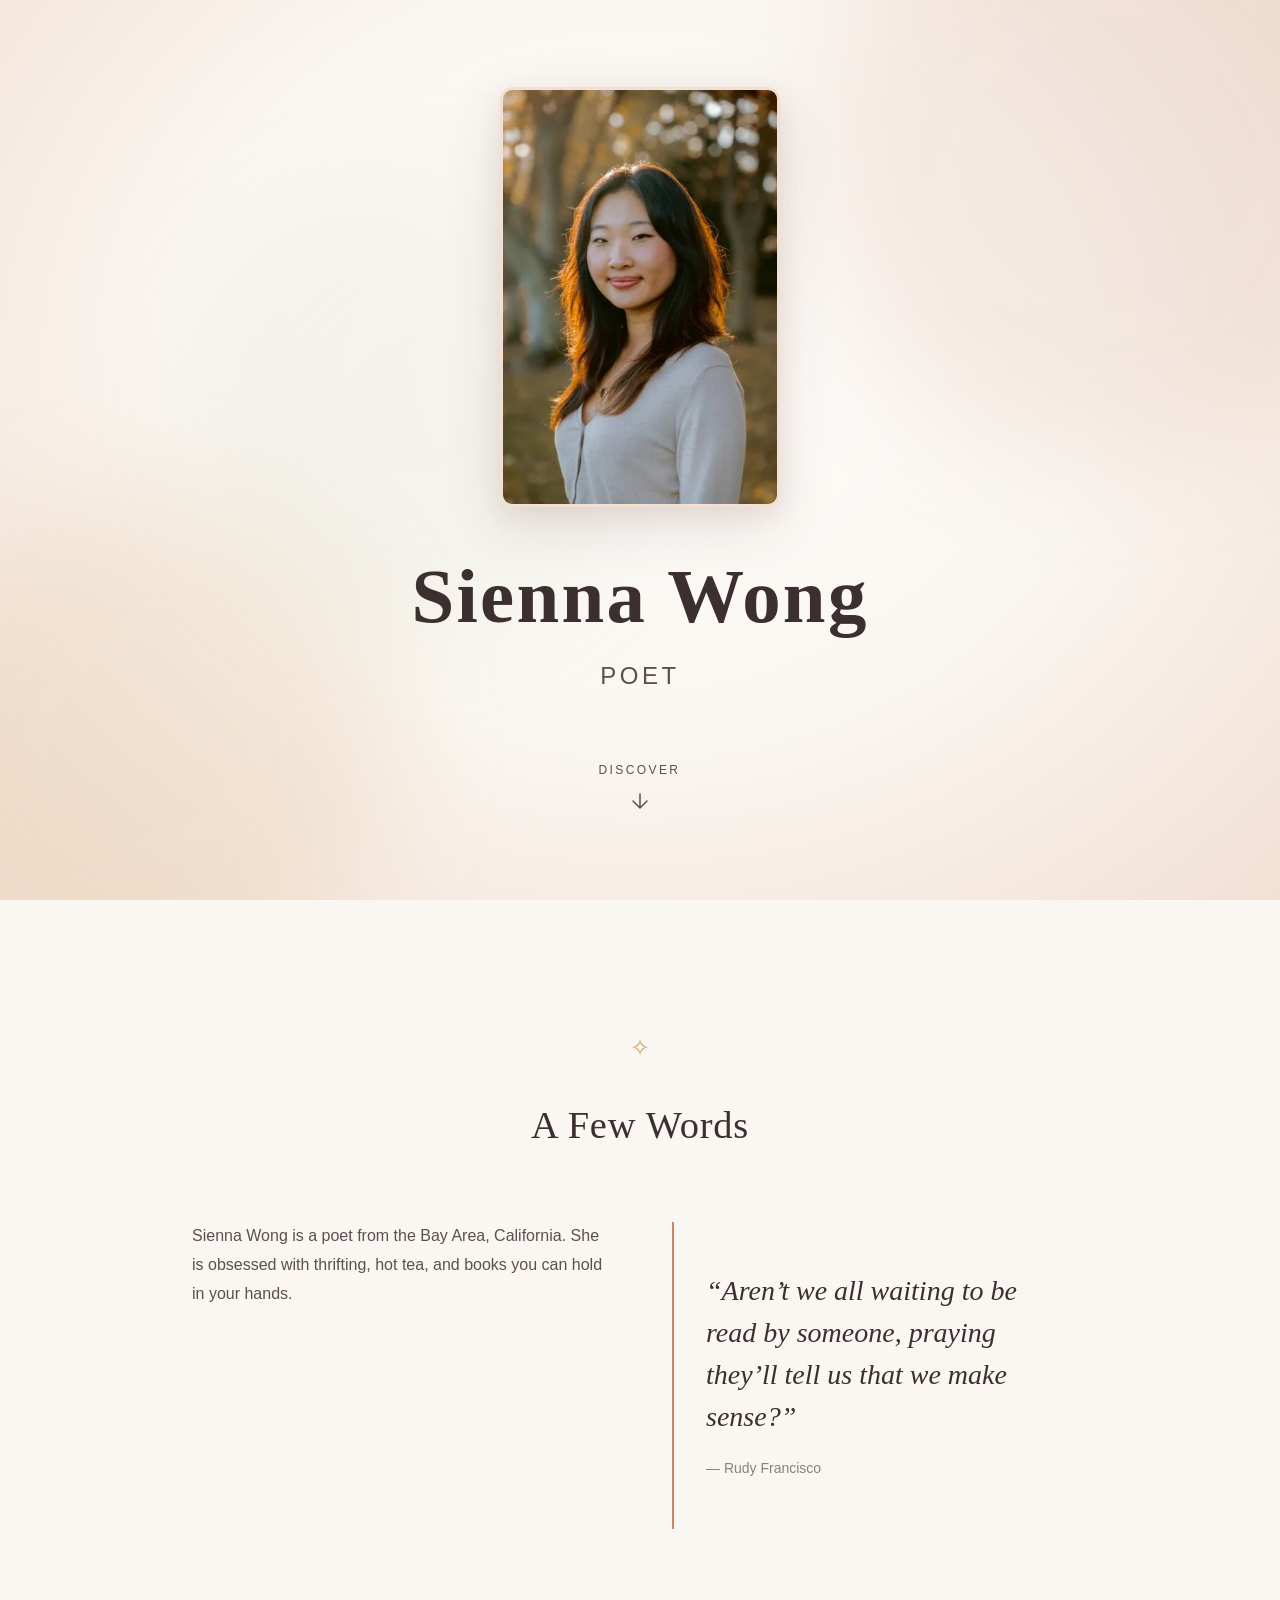
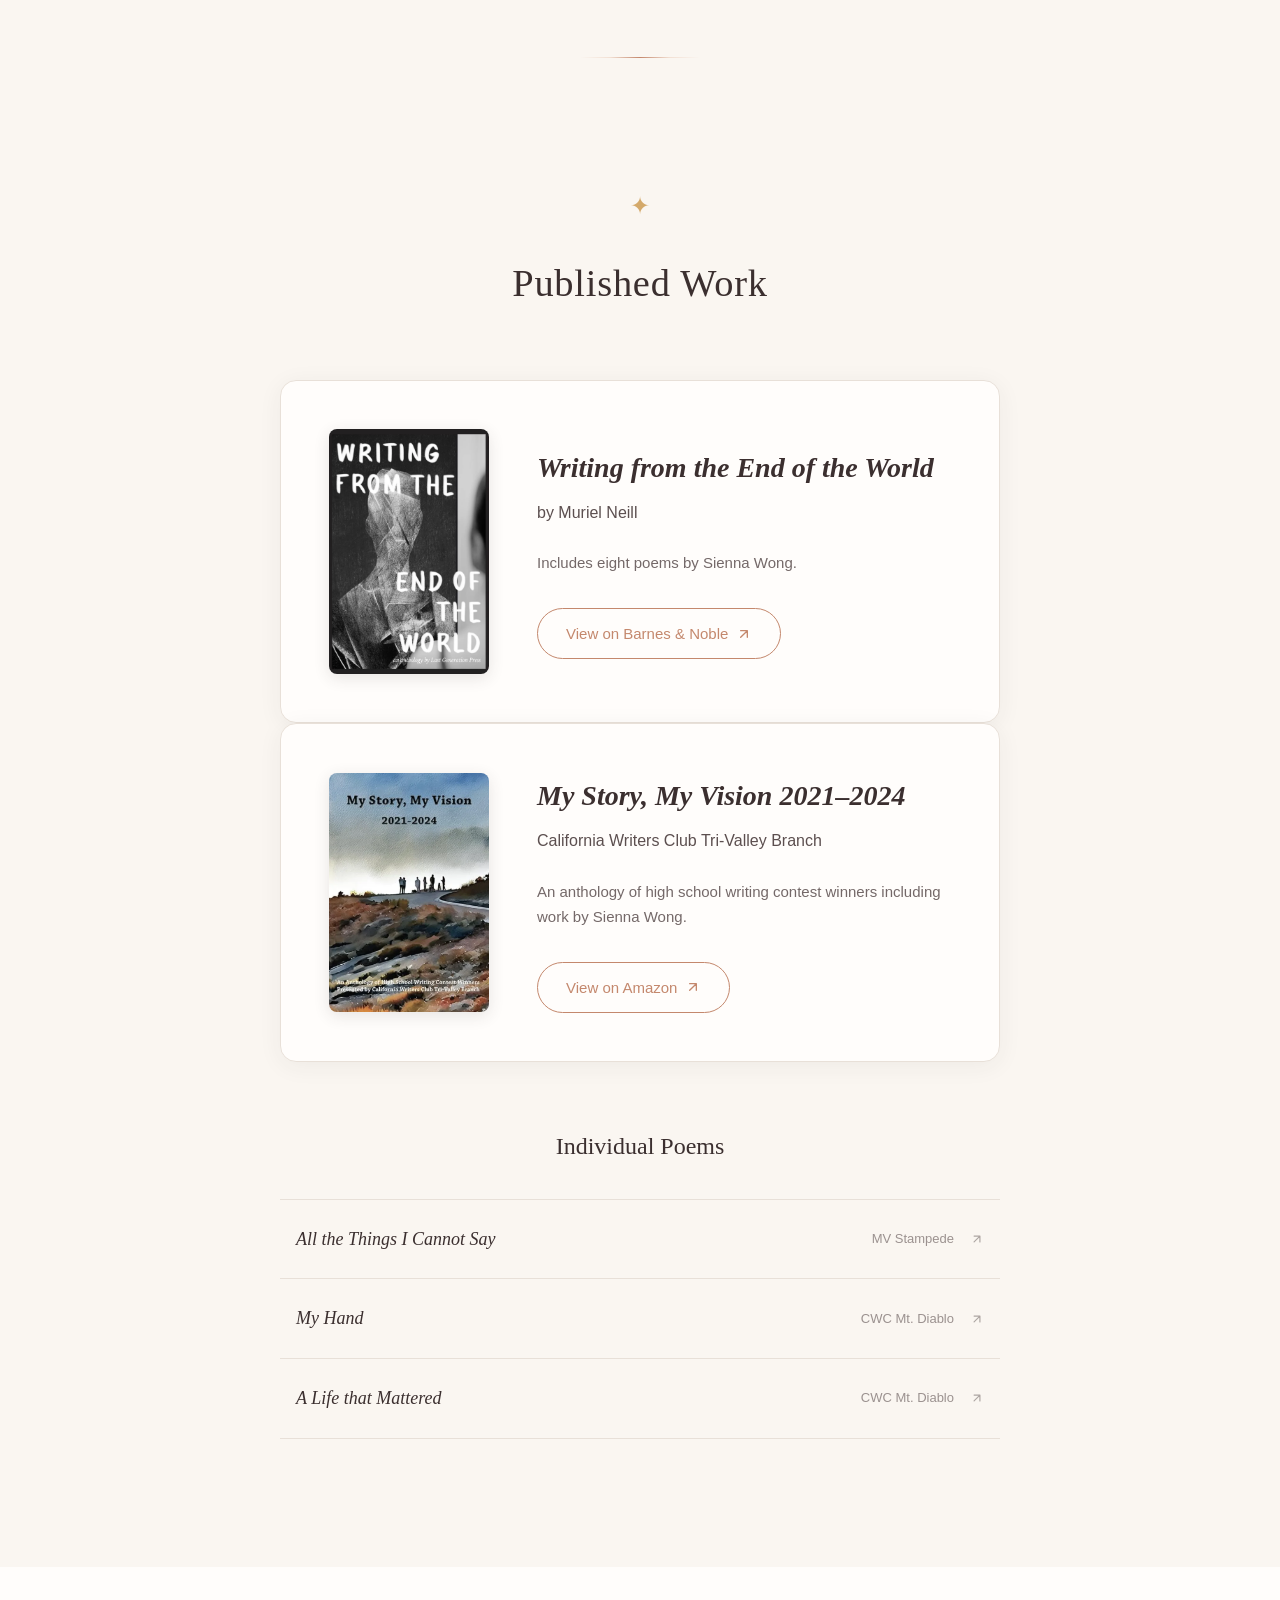
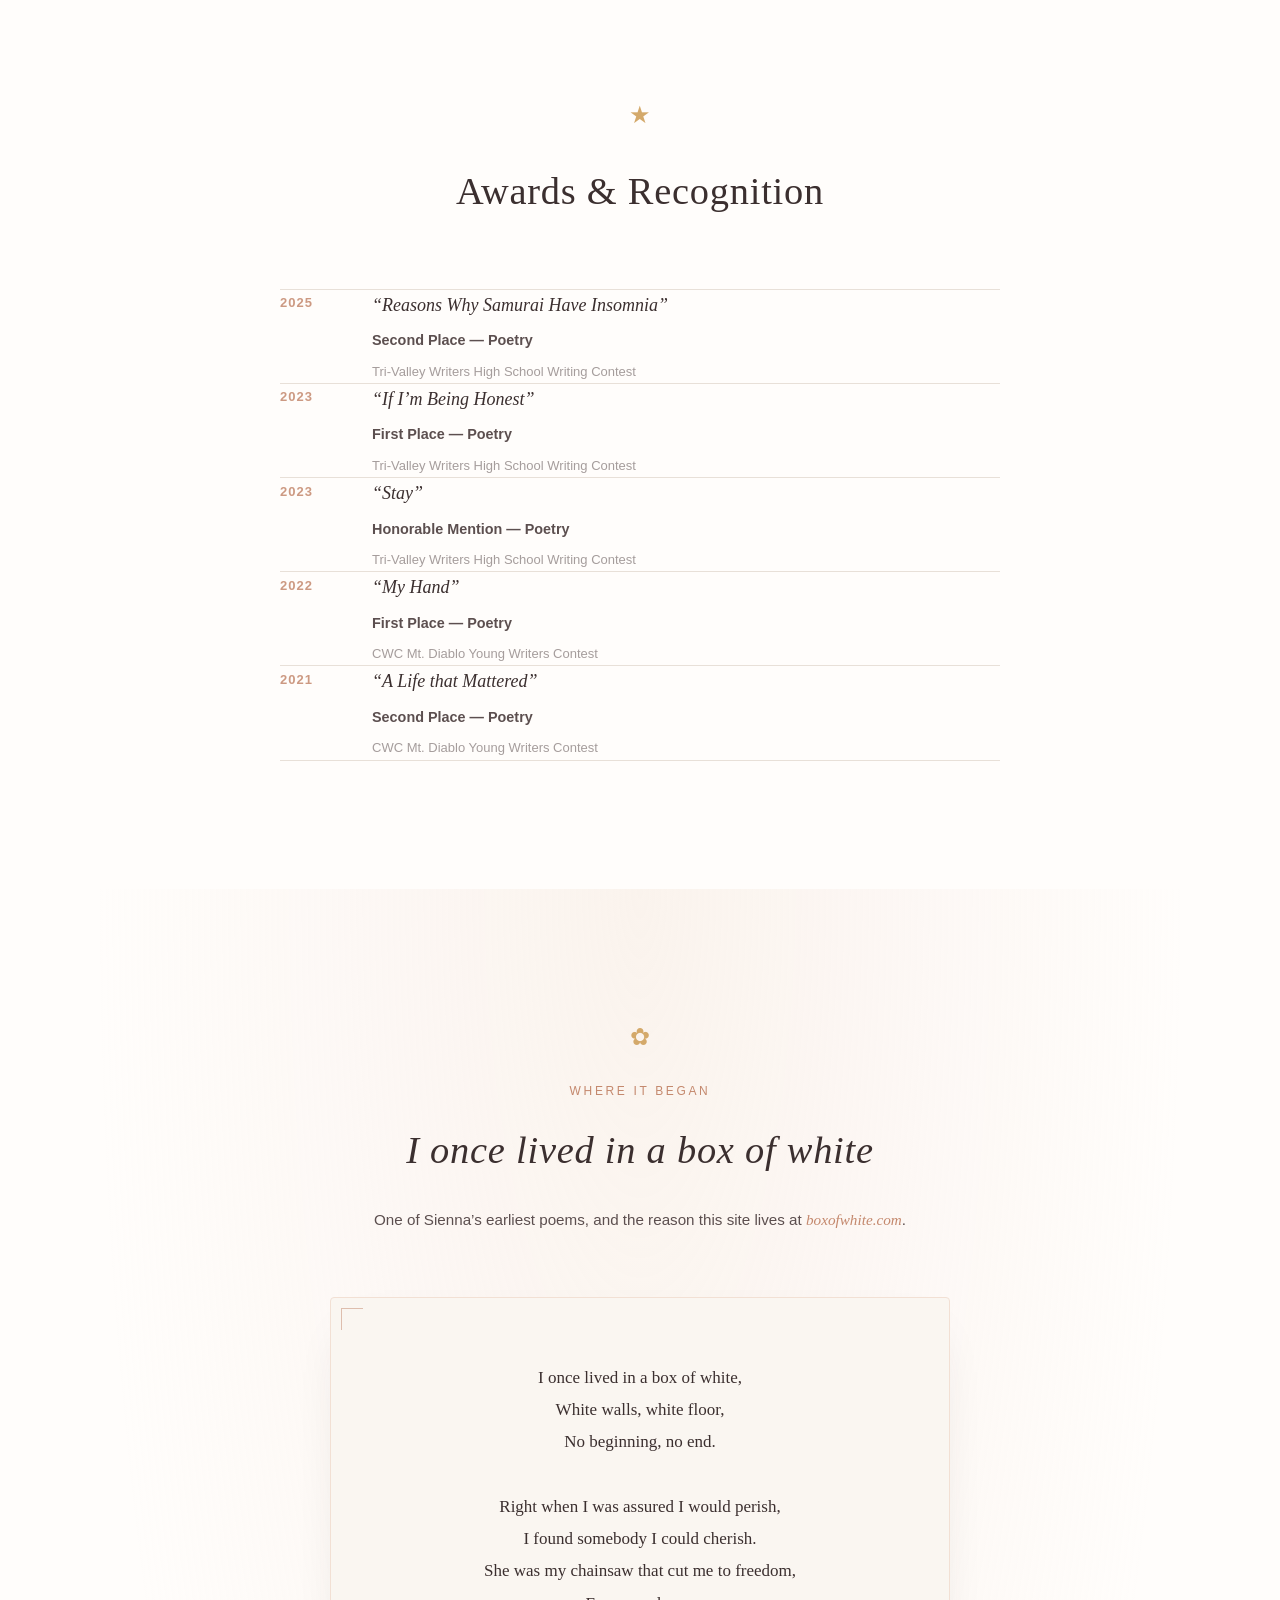
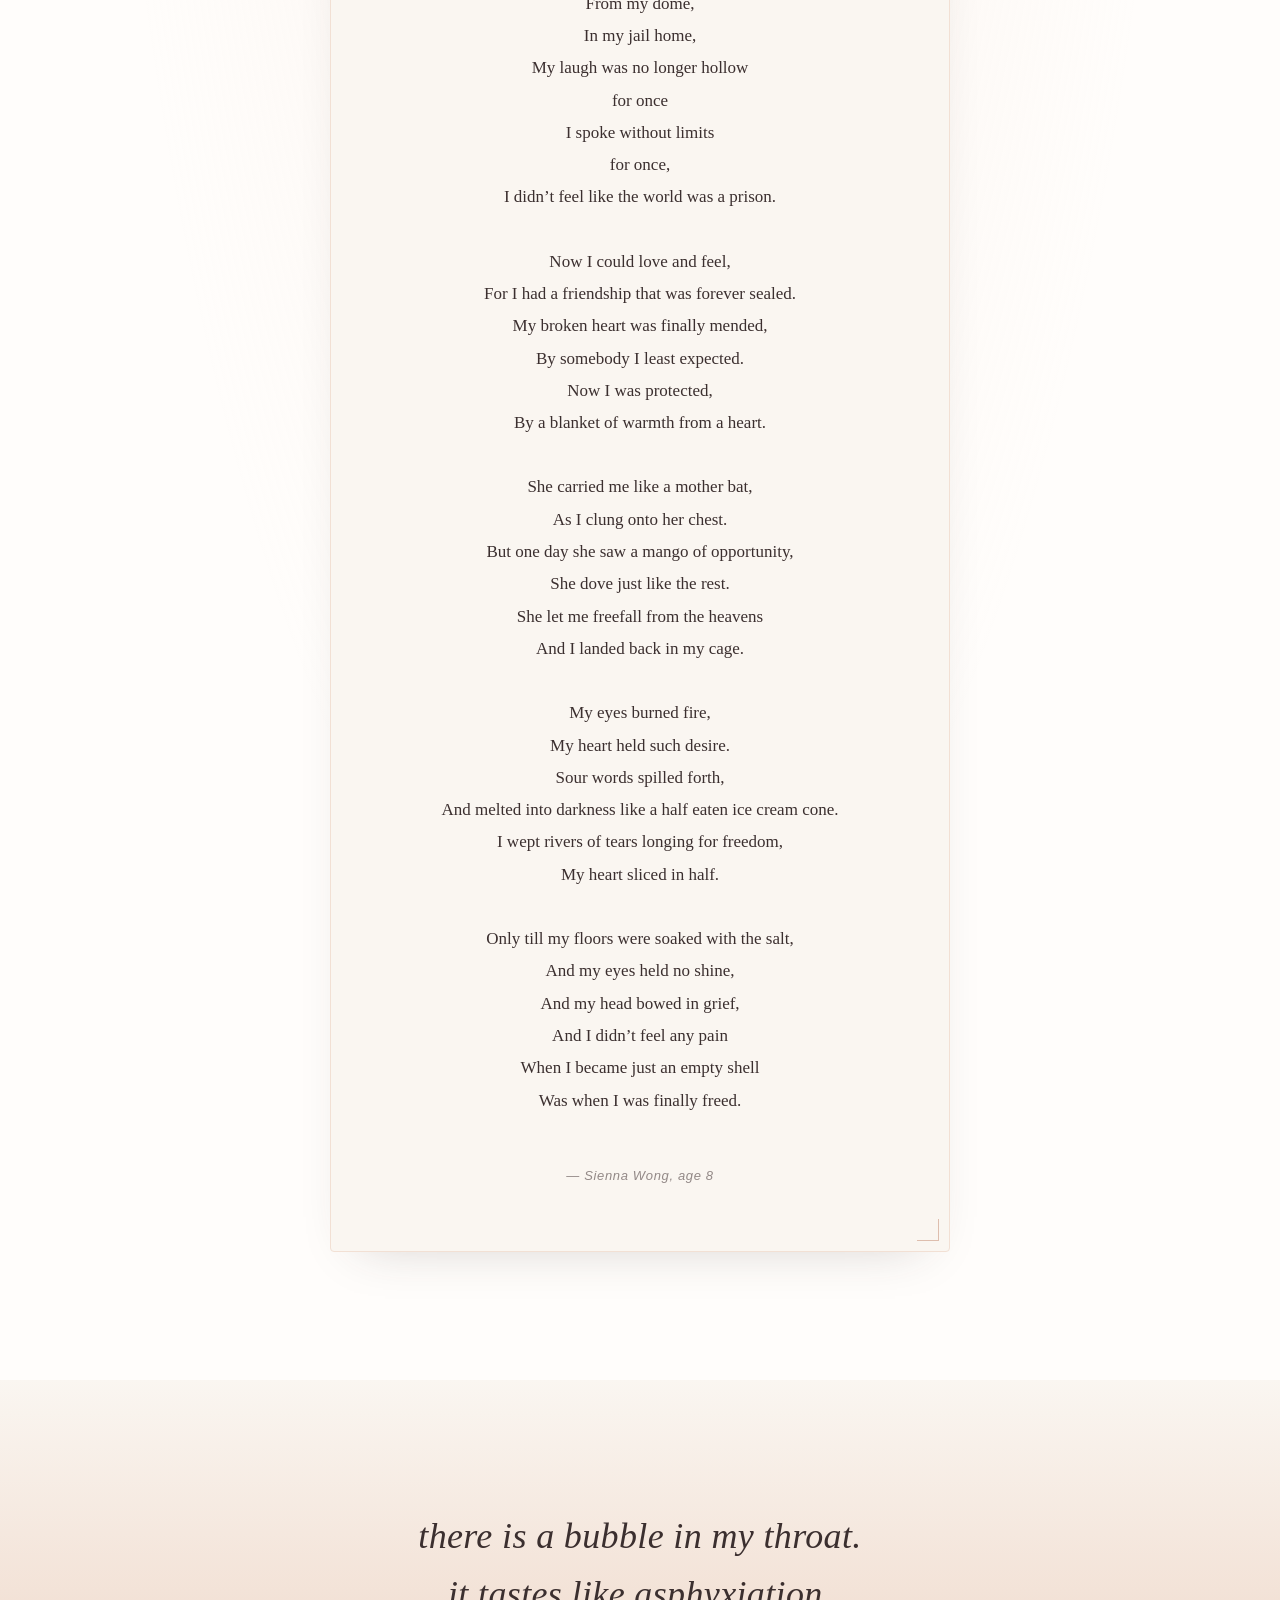
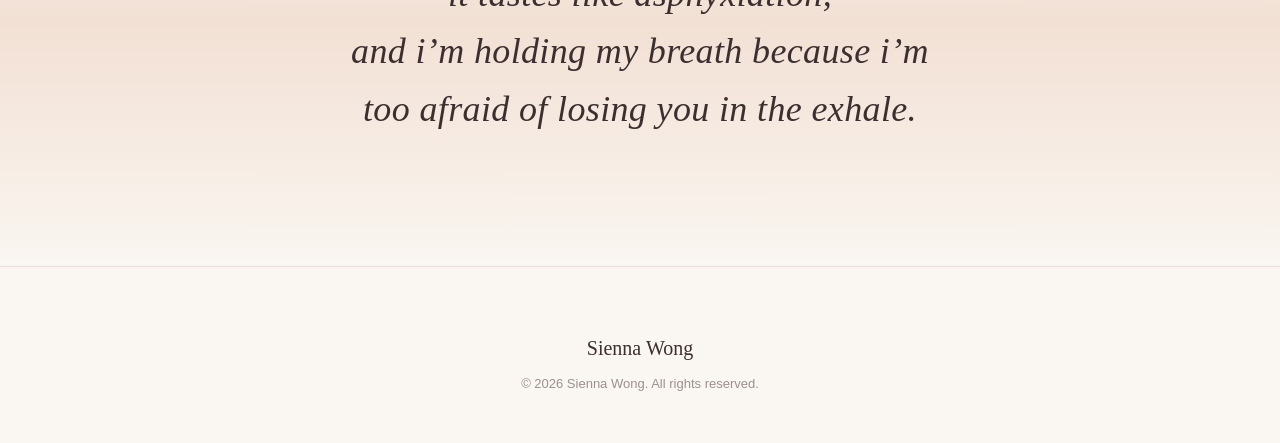
==== commit a966d50b: "chore(cleanup): edited origin section" ====
--- a/index.html
+++ b/index.html
@@ -303,7 +303,7 @@
         <p class="origin__eyebrow reveal">Where it began</p>
         <h2 class="section-heading reveal">I once lived in a box of white</h2>
         <p class="origin__note reveal">
-          One of Sienna&rsquo;s earliest poems &mdash; and the quiet reason this site lives at
+          One of Sienna&rsquo;s earliest poems, and the reason this site lives at
           <span class="origin__domain">boxofwhite.com</span>.
         </p>
 
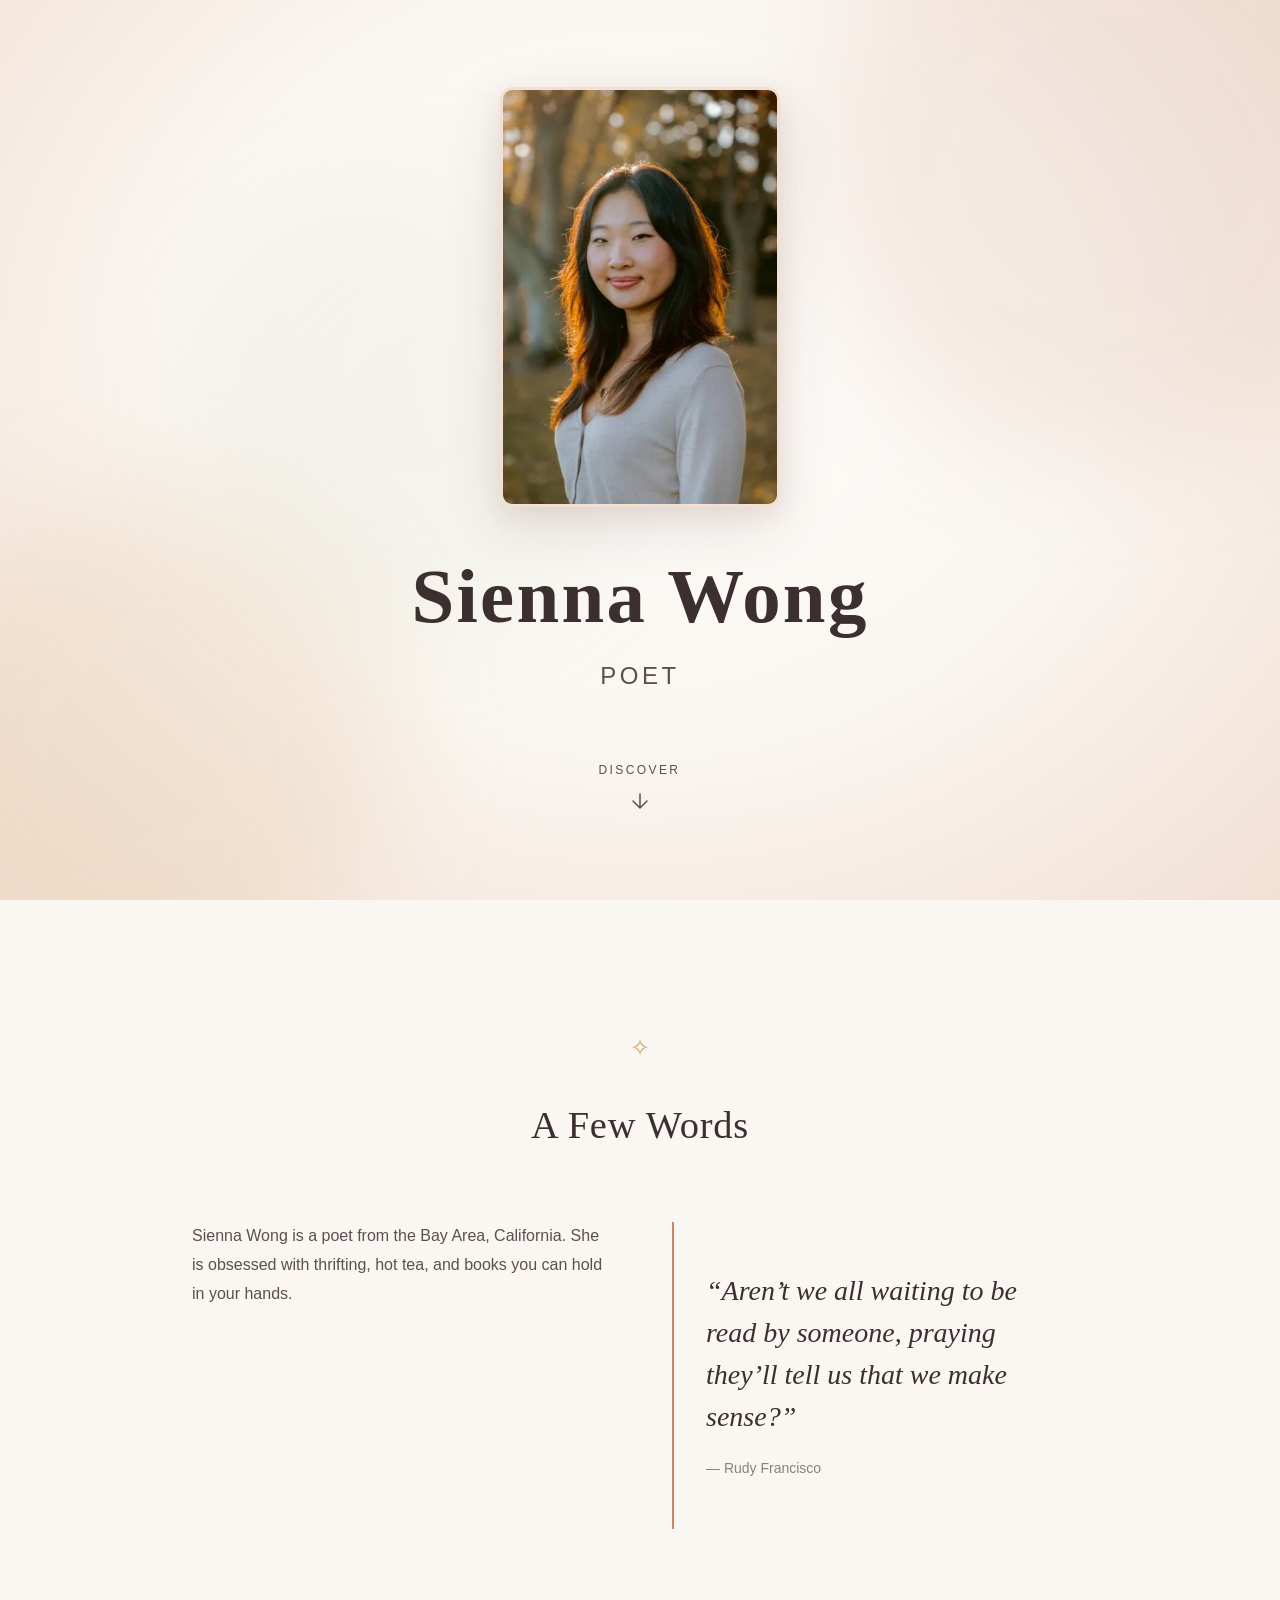
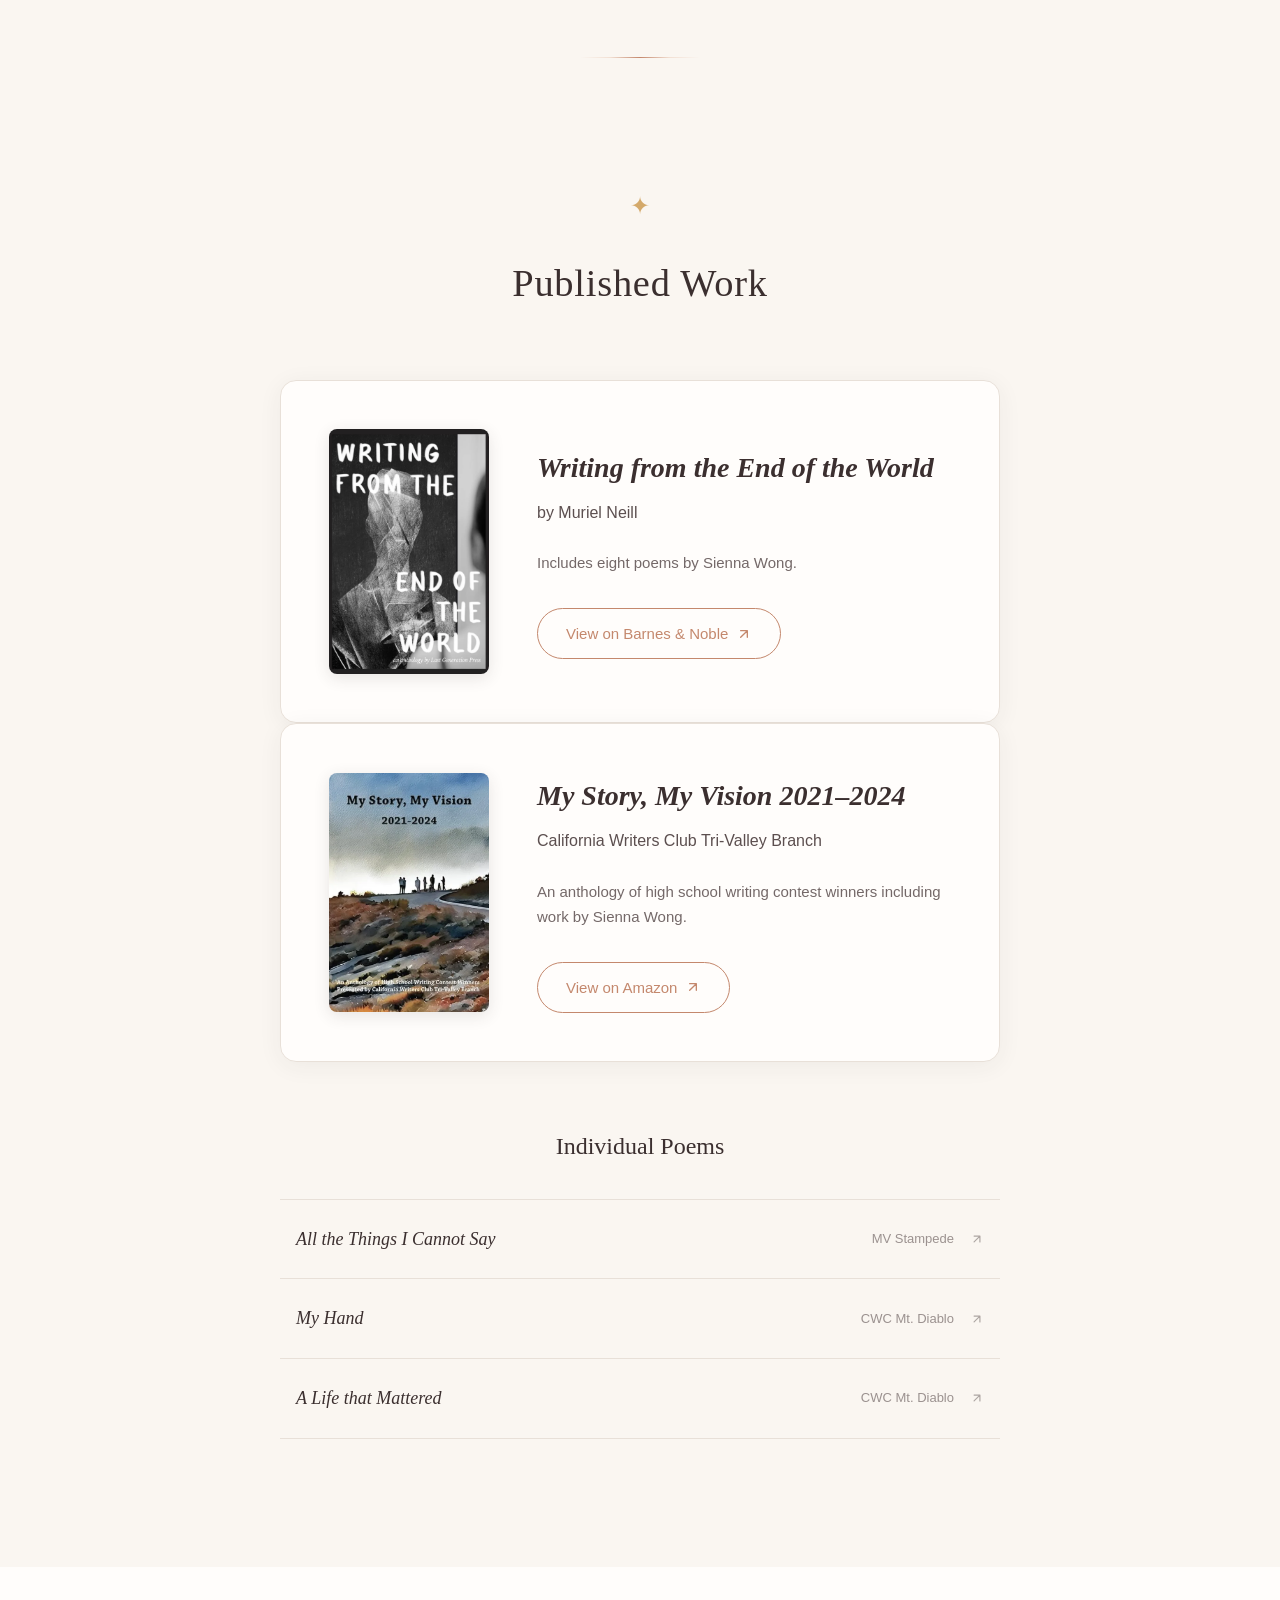
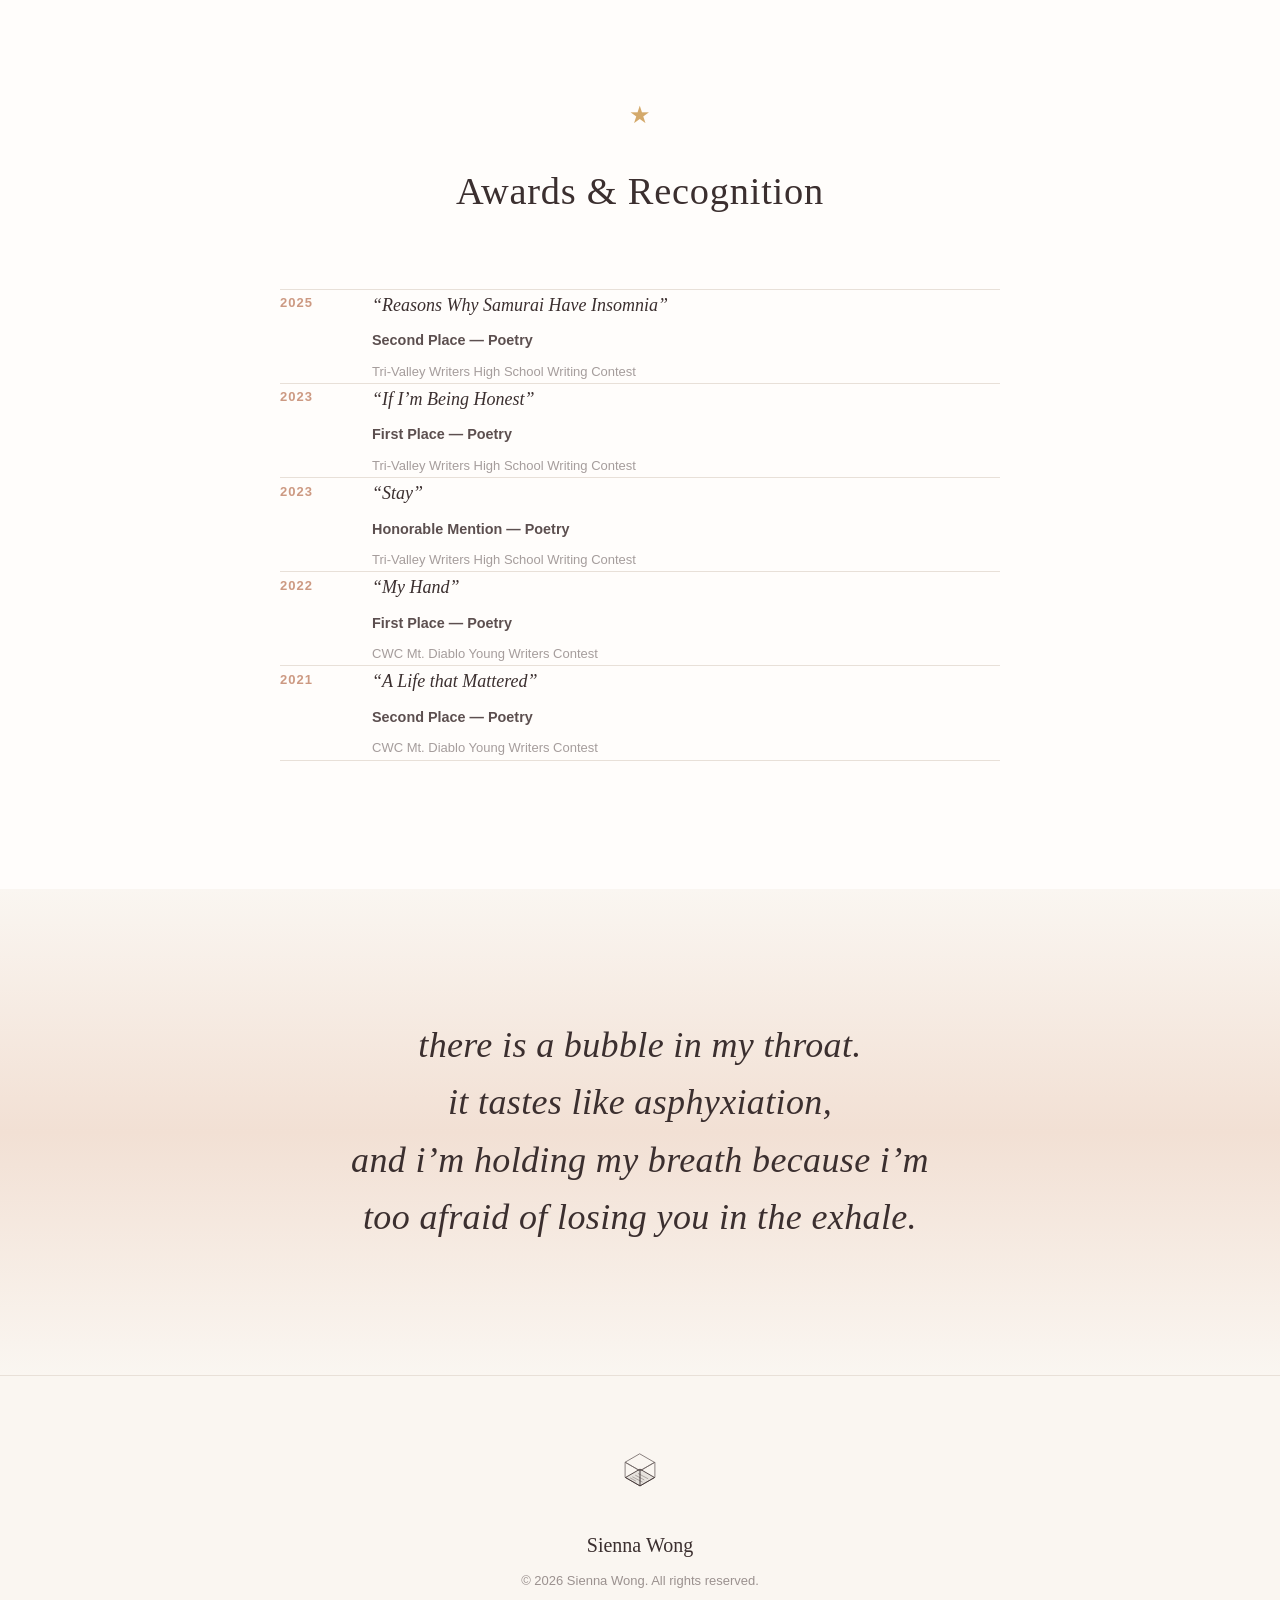
==== commit b06ad6ee: "Add box-of-white easter egg, logo, and footer link - New isometric box-of-white SVG logo (favicon + " ====
--- a/index.html
+++ b/index.html
@@ -76,7 +76,7 @@
   <link href="https://fonts.googleapis.com/css2?family=Cormorant+Garamond:ital,wght@0,400;0,500;0,600;0,700;1,400;1,500;1,600&family=Inter:wght@300;400;500&display=swap" rel="stylesheet">
 
   <!-- Favicon -->
-  <link rel="icon" href="data:image/svg+xml,<svg xmlns='http://www.w3.org/2000/svg' viewBox='0 0 100 100'><text y='.9em' font-size='90'>&#x270D;</text></svg>">
+  <link rel="icon" type="image/svg+xml" href="img/favicon.svg">
 
   <!-- Preload hero image -->
   <link rel="preload" as="image" href="img/profile.webp" type="image/webp">
@@ -296,67 +296,6 @@
       </div>
     </section>
 
-    <!-- Origin: First Poem (Age 8) -->
-    <section id="origin" class="origin" aria-label="The first poem, written at age eight">
-      <div class="container">
-        <div class="section-ornament reveal" aria-hidden="true">&#x273F;</div>
-        <p class="origin__eyebrow reveal">Where it began</p>
-        <h2 class="section-heading reveal">I once lived in a box of white</h2>
-        <p class="origin__note reveal">
-          One of Sienna&rsquo;s earliest poems, and the reason this site lives at
-          <span class="origin__domain">boxofwhite.com</span>.
-        </p>
-
-        <figure class="origin__poem reveal">
-          <blockquote class="origin__verse">
-            <p>I once lived in a box of white,<br>
-            White walls, white floor,<br>
-            No beginning, no end.</p>
-
-            <p>Right when I was assured I would perish,<br>
-            I found somebody I could cherish.<br>
-            She was my chainsaw that cut me to freedom,<br>
-            From my dome,<br>
-            In my jail home,<br>
-            My laugh was no longer hollow<br>
-            for once<br>
-            I spoke without limits<br>
-            for once,<br>
-            I didn&rsquo;t feel like the world was a prison.</p>
-
-            <p>Now I could love and feel,<br>
-            For I had a friendship that was forever sealed.<br>
-            My broken heart was finally mended,<br>
-            By somebody I least expected.<br>
-            Now I was protected,<br>
-            By a blanket of warmth from a heart.</p>
-
-            <p>She carried me like a mother bat,<br>
-            As I clung onto her chest.<br>
-            But one day she saw a mango of opportunity,<br>
-            She dove just like the rest.<br>
-            She let me freefall from the heavens<br>
-            And I landed back in my cage.</p>
-
-            <p>My eyes burned fire,<br>
-            My heart held such desire.<br>
-            Sour words spilled forth,<br>
-            And melted into darkness like a half eaten ice cream cone.<br>
-            I wept rivers of tears longing for freedom,<br>
-            My heart sliced in half.</p>
-
-            <p>Only till my floors were soaked with the salt,<br>
-            And my eyes held no shine,<br>
-            And my head bowed in grief,<br>
-            And I didn&rsquo;t feel any pain<br>
-            When I became just an empty shell<br>
-            Was when I was finally freed.</p>
-          </blockquote>
-          <figcaption class="origin__caption">&mdash; Sienna Wong, age 8</figcaption>
-        </figure>
-      </div>
-    </section>
-
     <!-- Poetic Interlude -->
     <section class="interlude" aria-label="Poetry excerpt">
       <div class="container">
@@ -369,6 +308,24 @@
 
   <footer class="footer">
     <div class="container">
+      <a href="box-of-white/index.html" class="footer__logo-link" aria-label="Enter the box">
+        <svg class="footer__logo" width="56" height="56" viewBox="0 0 100 100" fill="none" aria-hidden="true">
+          <g stroke="currentColor" stroke-width="1.5" stroke-linejoin="round" stroke-linecap="round" opacity="0.7" fill="none">
+            <path d="M 50 25 L 76 40 L 50 55 L 24 40 Z"/>
+            <path d="M 76 40 L 50 55 L 50 82 L 76 67 Z"/>
+            <path d="M 24 40 L 50 55 L 50 82 L 24 67 Z"/>
+          </g>
+          <path d="M 50 52 L 76 67 L 50 82 L 24 67 Z"
+                fill="currentColor" fill-opacity="0.1"
+                stroke="currentColor" stroke-width="1.5" stroke-linejoin="round"/>
+          <g stroke="currentColor" stroke-width="1.1" stroke-linecap="round" opacity="0.55">
+            <line x1="47" y1="60" x2="64" y2="69"/>
+            <line x1="42" y1="63" x2="57" y2="71"/>
+            <line x1="37" y1="66" x2="54" y2="75"/>
+            <line x1="33" y1="68" x2="42" y2="73"/>
+          </g>
+        </svg>
+      </a>
       <p class="footer__name">Sienna Wong</p>
       <p class="footer__copyright">&copy; 2026 Sienna Wong. All rights reserved.</p>
     </div>
--- a/styles.css
+++ b/styles.css
@@ -599,6 +599,65 @@
   font-style: italic;
 }
 
+.origin__title {
+  display: block;
+  font-family: var(--font-display);
+  font-style: italic;
+  font-size: 1.125rem;
+  color: var(--espresso);
+  opacity: 0.85;
+  margin-bottom: var(--space-2);
+  letter-spacing: 0.01em;
+}
+
+.origin__byline {
+  display: block;
+}
+
+.origin__return {
+  display: inline-block;
+  margin-top: var(--space-12);
+  font-family: var(--font-display);
+  font-size: 1.5rem;
+  color: var(--charcoal);
+  opacity: 0.4;
+  text-decoration: none;
+  transition: opacity var(--transition-base);
+}
+
+.origin__return:hover,
+.origin__return:focus {
+  opacity: 0.85;
+  color: var(--terracotta);
+}
+
+/* Dedicated origin page: center content vertically, full viewport */
+body.origin-page {
+  min-height: 100vh;
+  display: flex;
+  flex-direction: column;
+  justify-content: center;
+  background:
+    radial-gradient(ellipse at top, rgba(242, 224, 212, 0.4), transparent 60%),
+    var(--cream);
+}
+
+body.origin-page .origin {
+  background: transparent;
+  padding: var(--space-12) 0;
+}
+
+.origin-page__footer {
+  border-top: none;
+  padding: var(--space-4) 0 var(--space-8);
+  opacity: 0.5;
+  transition: opacity var(--transition-base);
+}
+
+.origin-page__footer:hover {
+  opacity: 1;
+}
+
 @media (max-width: 480px) {
   .origin__poem {
     padding: var(--space-6) var(--space-4);
@@ -710,6 +769,30 @@
   border-top: 1px solid var(--mist);
 }
 
+.footer__logo-link {
+  display: inline-block;
+  outline: none;
+  -webkit-tap-highlight-color: transparent;
+}
+
+.footer__logo-link:focus,
+.footer__logo-link:focus-visible,
+.footer__logo-link:hover,
+.footer__logo-link:active {
+  outline: none;
+}
+
+.footer__logo {
+  display: block;
+  margin: 0 auto var(--space-3);
+  color: var(--espresso);
+  transition: color var(--transition-base);
+}
+
+.footer__logo-link:hover .footer__logo {
+  color: var(--terracotta);
+}
+
 .footer__name {
   font-family: var(--font-display);
   font-weight: 500;
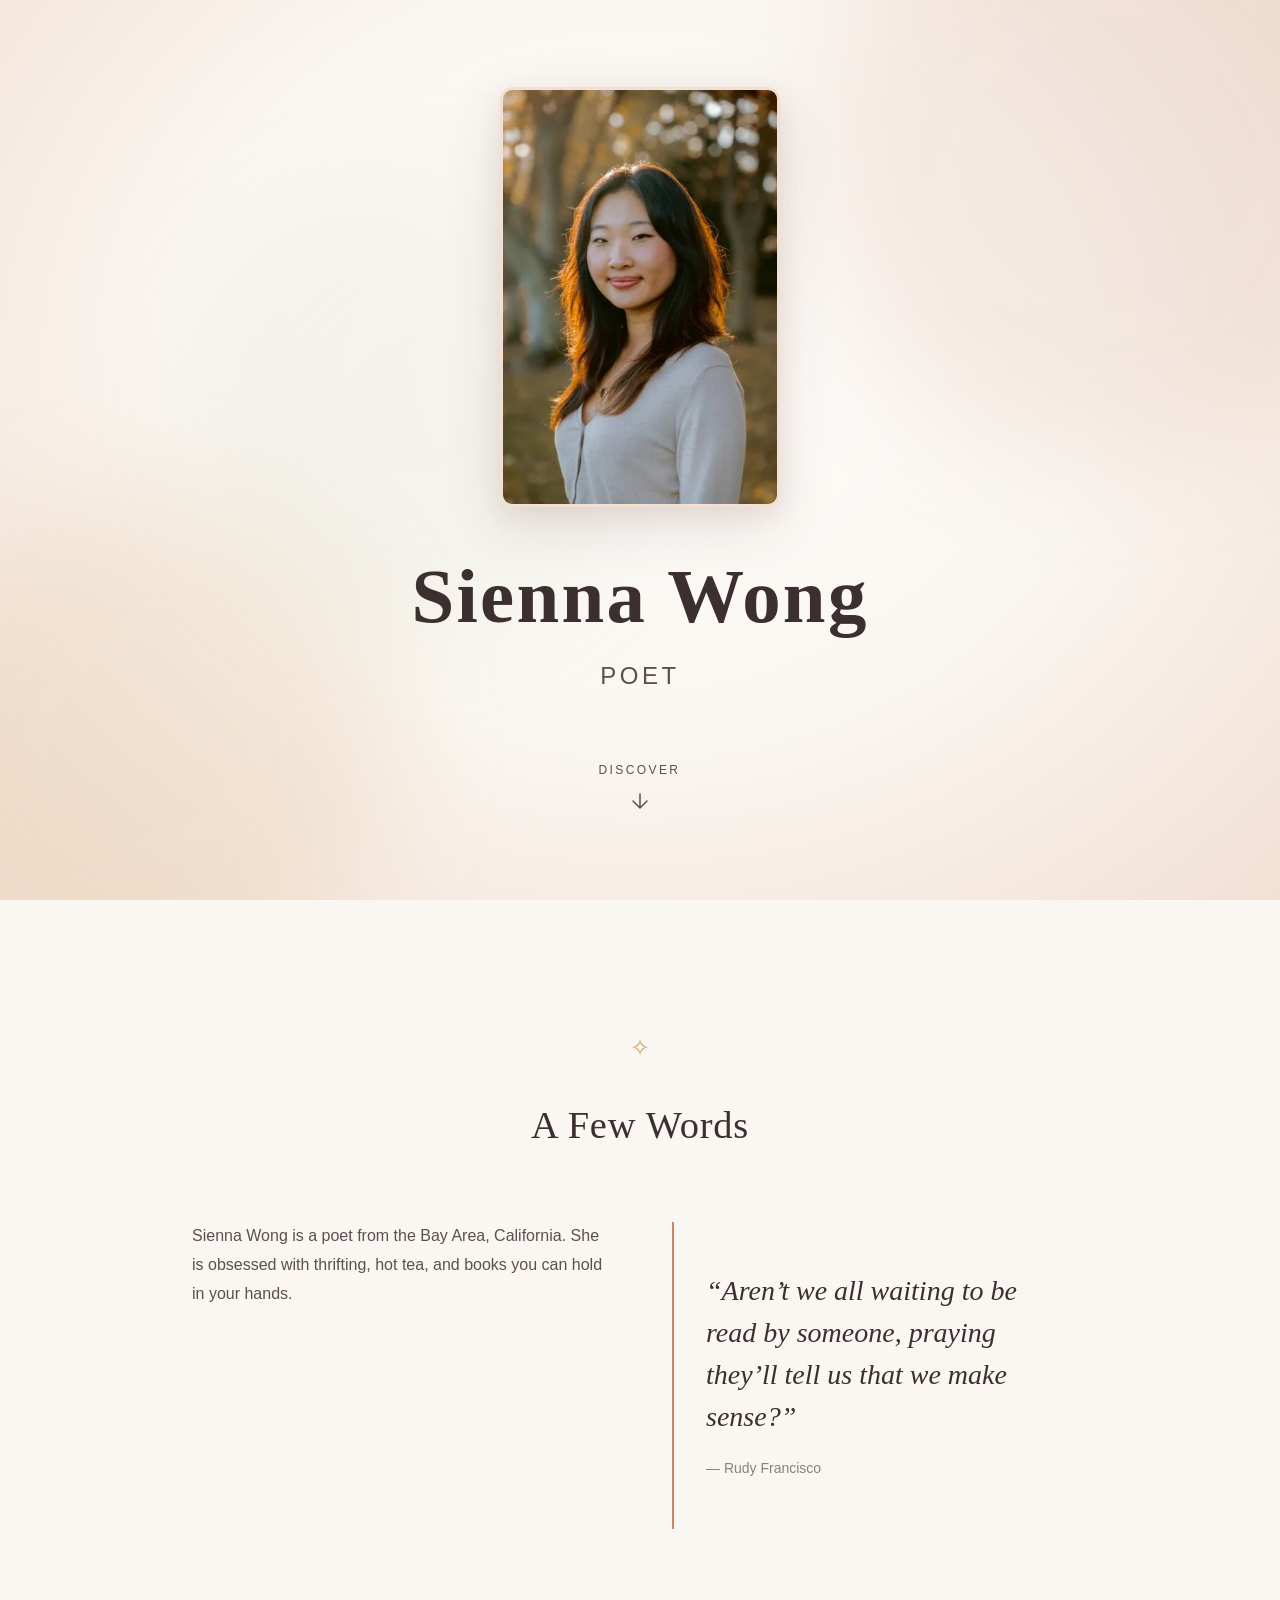
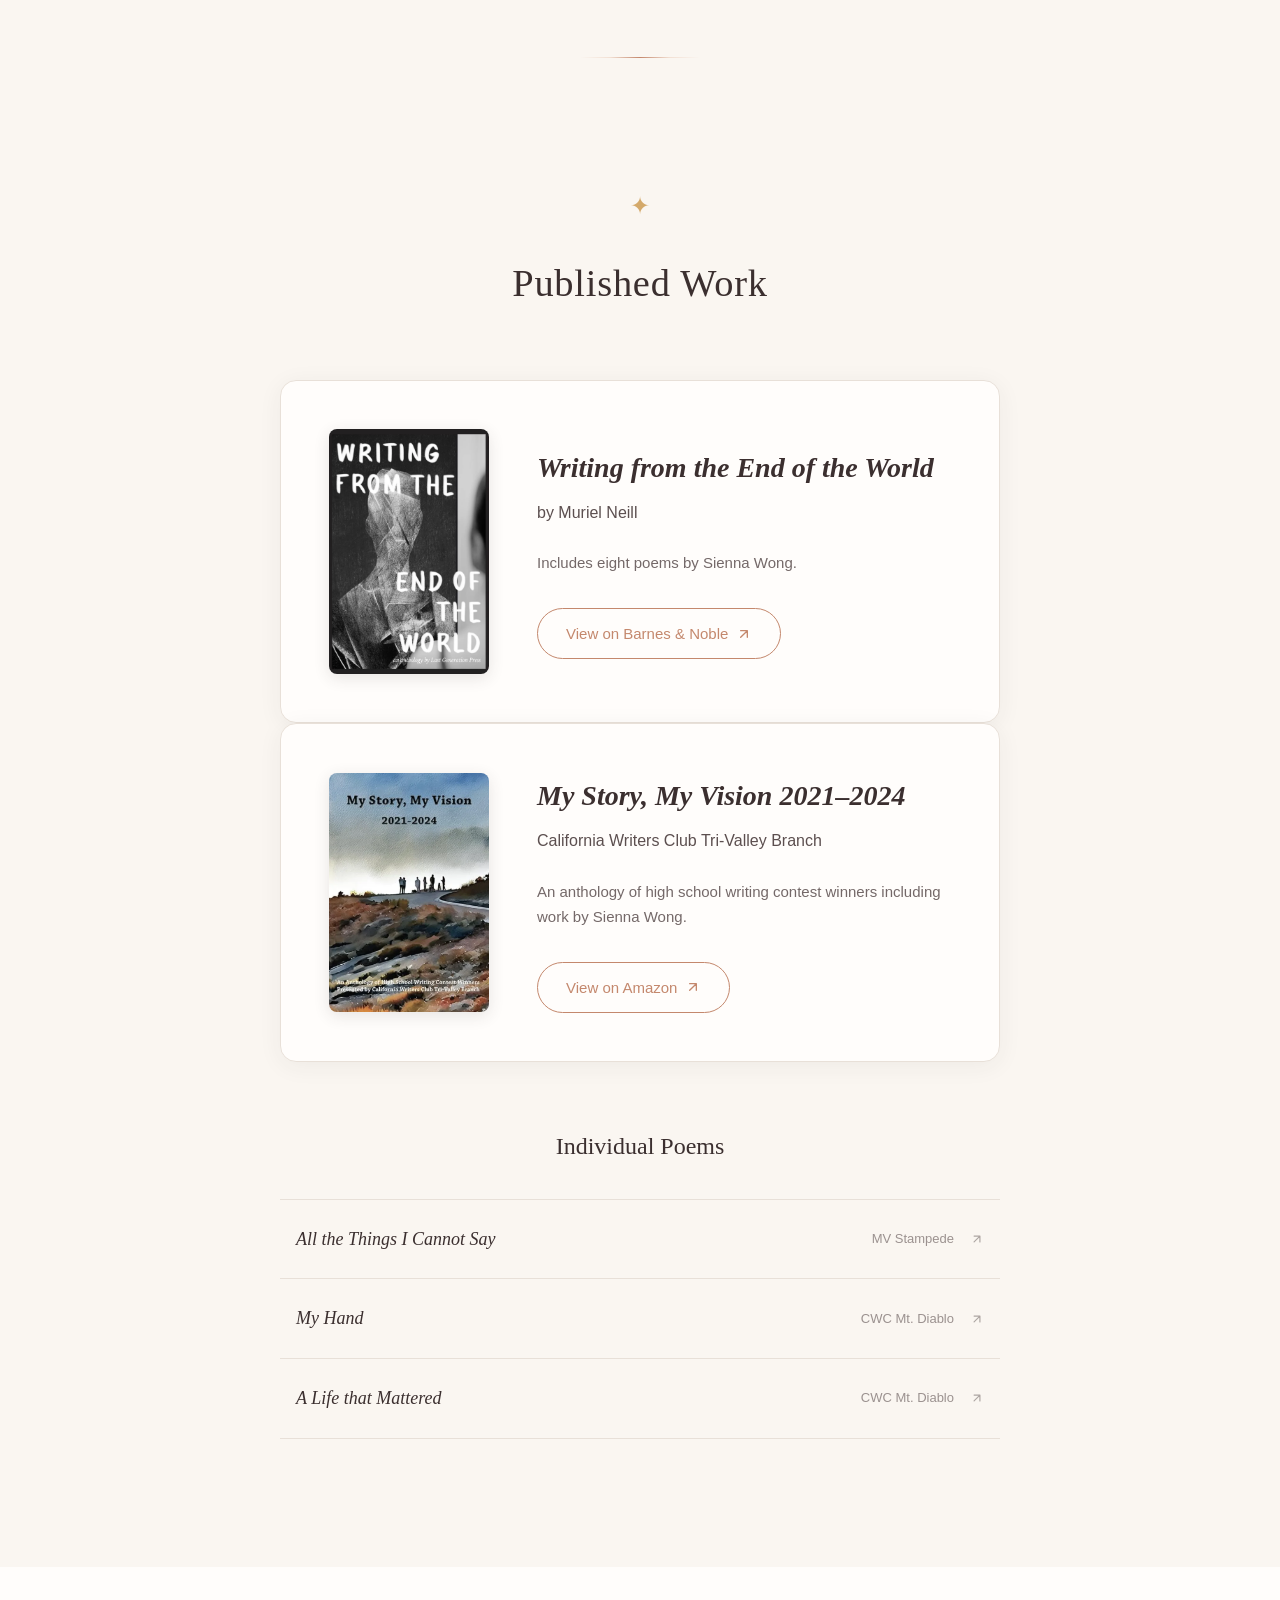
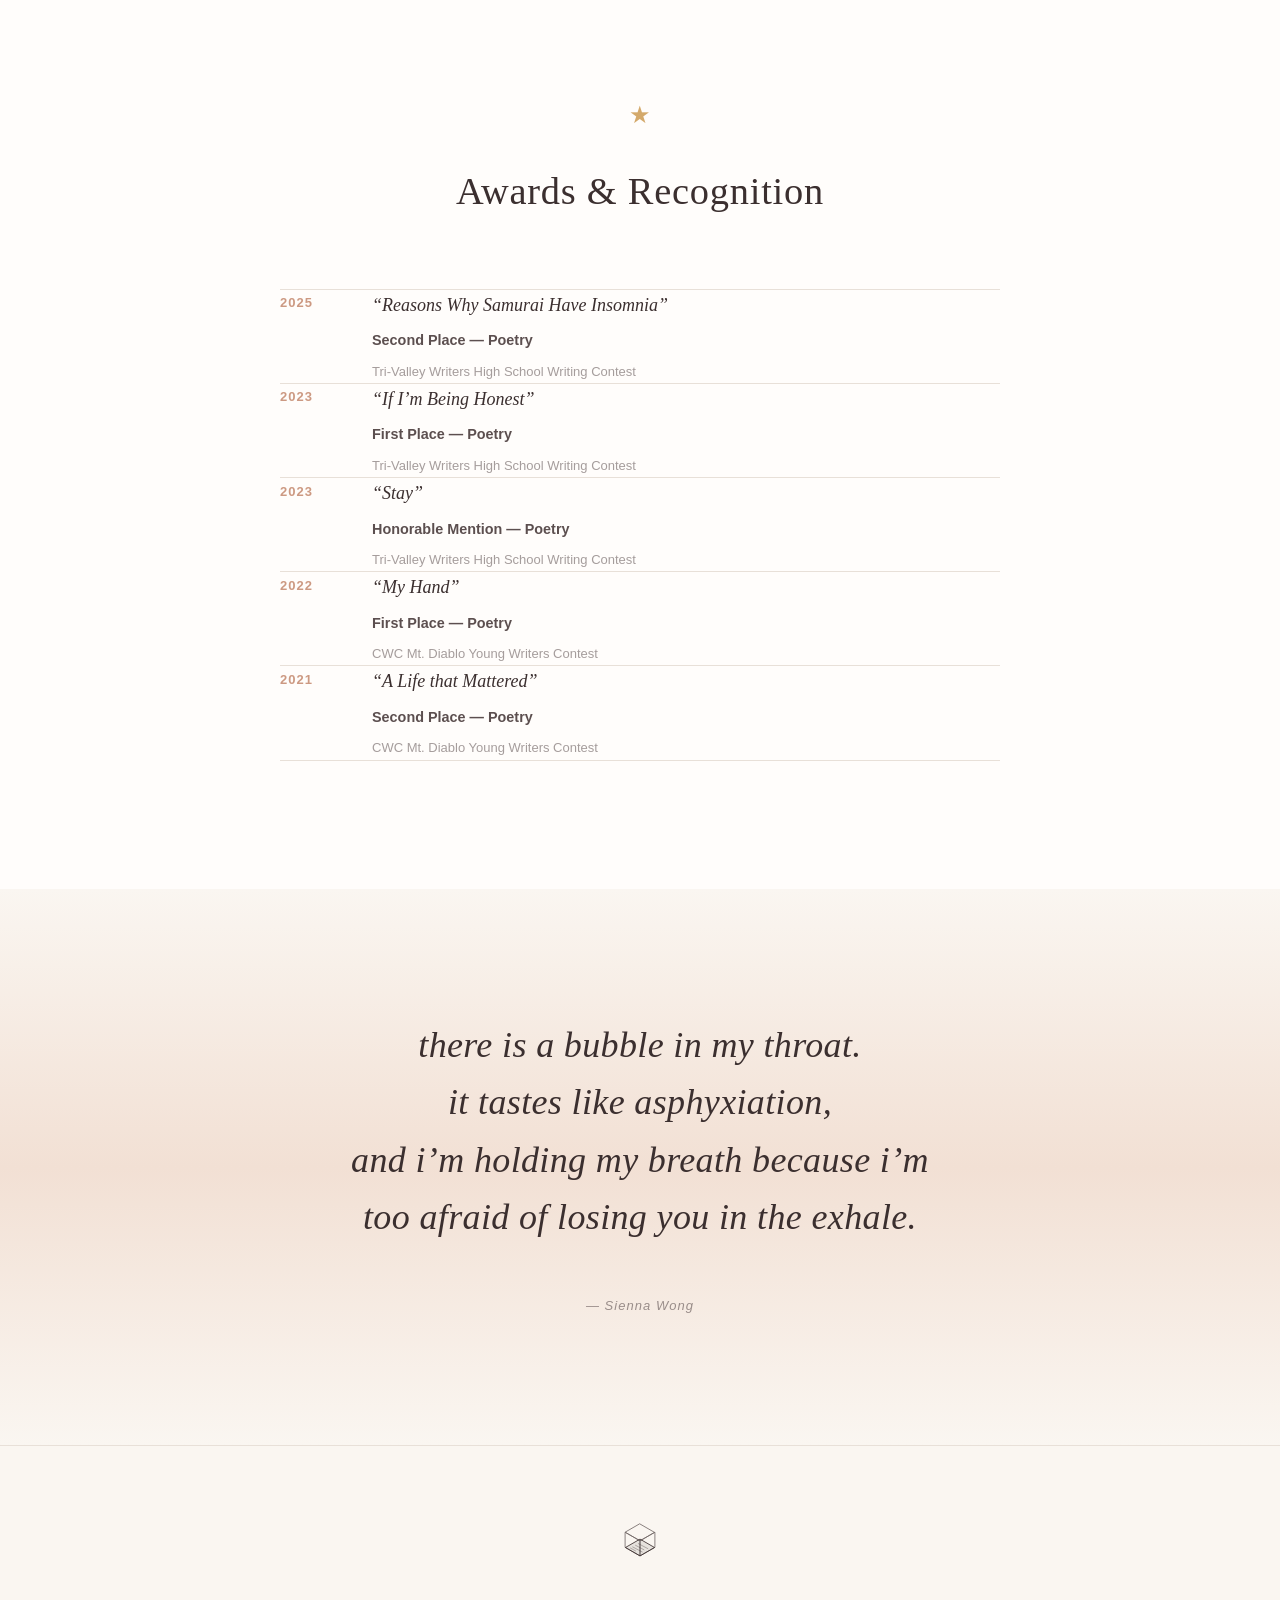
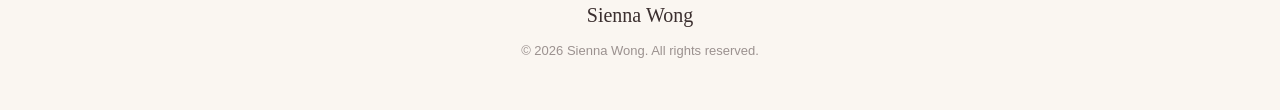
==== commit 1a1b1387: "Attribute interlude verse and auto-update copyright year - Add "— Sienna Wong" byline under the poet" ====
--- a/index.html
+++ b/index.html
@@ -299,9 +299,12 @@
     <!-- Poetic Interlude -->
     <section class="interlude" aria-label="Poetry excerpt">
       <div class="container">
-        <blockquote class="interlude__quote reveal">
-          <p>there is a bubble in my throat.<br>it tastes like asphyxiation,<br>and i’m holding my breath because i’m too afraid of losing you in the exhale.</p>
-        </blockquote>
+        <figure class="interlude__figure reveal">
+          <blockquote class="interlude__quote">
+            <p>there is a bubble in my throat.<br>it tastes like asphyxiation,<br>and i’m holding my breath because i’m too afraid of losing you in the exhale.</p>
+          </blockquote>
+          <figcaption class="interlude__attribution">&mdash; Sienna Wong</figcaption>
+        </figure>
       </div>
     </section>
   </main>
@@ -327,7 +330,7 @@
         </svg>
       </a>
       <p class="footer__name">Sienna Wong</p>
-      <p class="footer__copyright">&copy; 2026 Sienna Wong. All rights reserved.</p>
+      <p class="footer__copyright">&copy; <span class="js-year">2026</span> Sienna Wong. All rights reserved.</p>
     </div>
   </footer>
 
--- a/styles.css
+++ b/styles.css
@@ -760,6 +760,24 @@
   letter-spacing: 0.01em;
 }
 
+.interlude__figure {
+  margin: 0;
+  text-align: center;
+  max-width: 600px;
+  margin: 0 auto;
+}
+
+.interlude__attribution {
+  font-family: var(--font-body);
+  font-size: 0.8125rem;
+  letter-spacing: 0.08em;
+  color: var(--charcoal);
+  opacity: 0.6;
+  margin-top: var(--space-6);
+  font-style: italic;
+  display: block;
+}
+
 /* ===========================
    Footer
    =========================== */
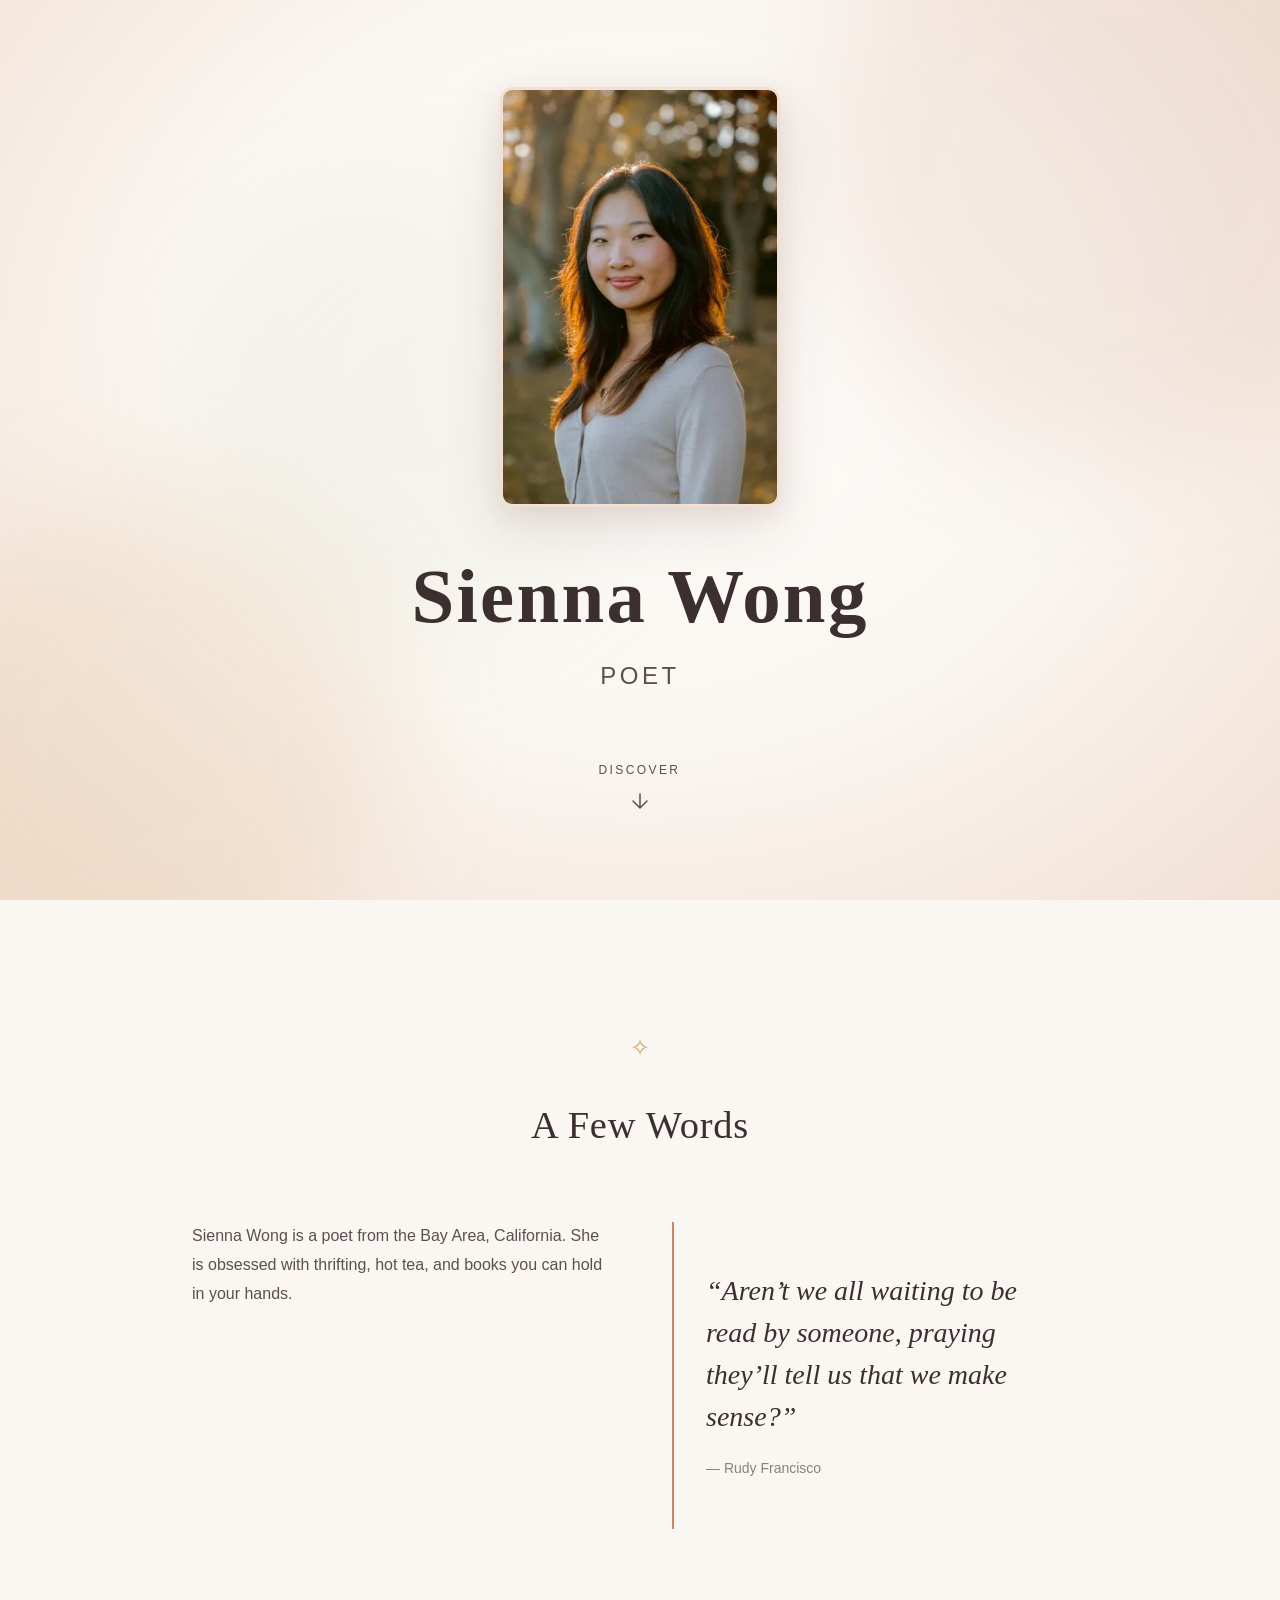
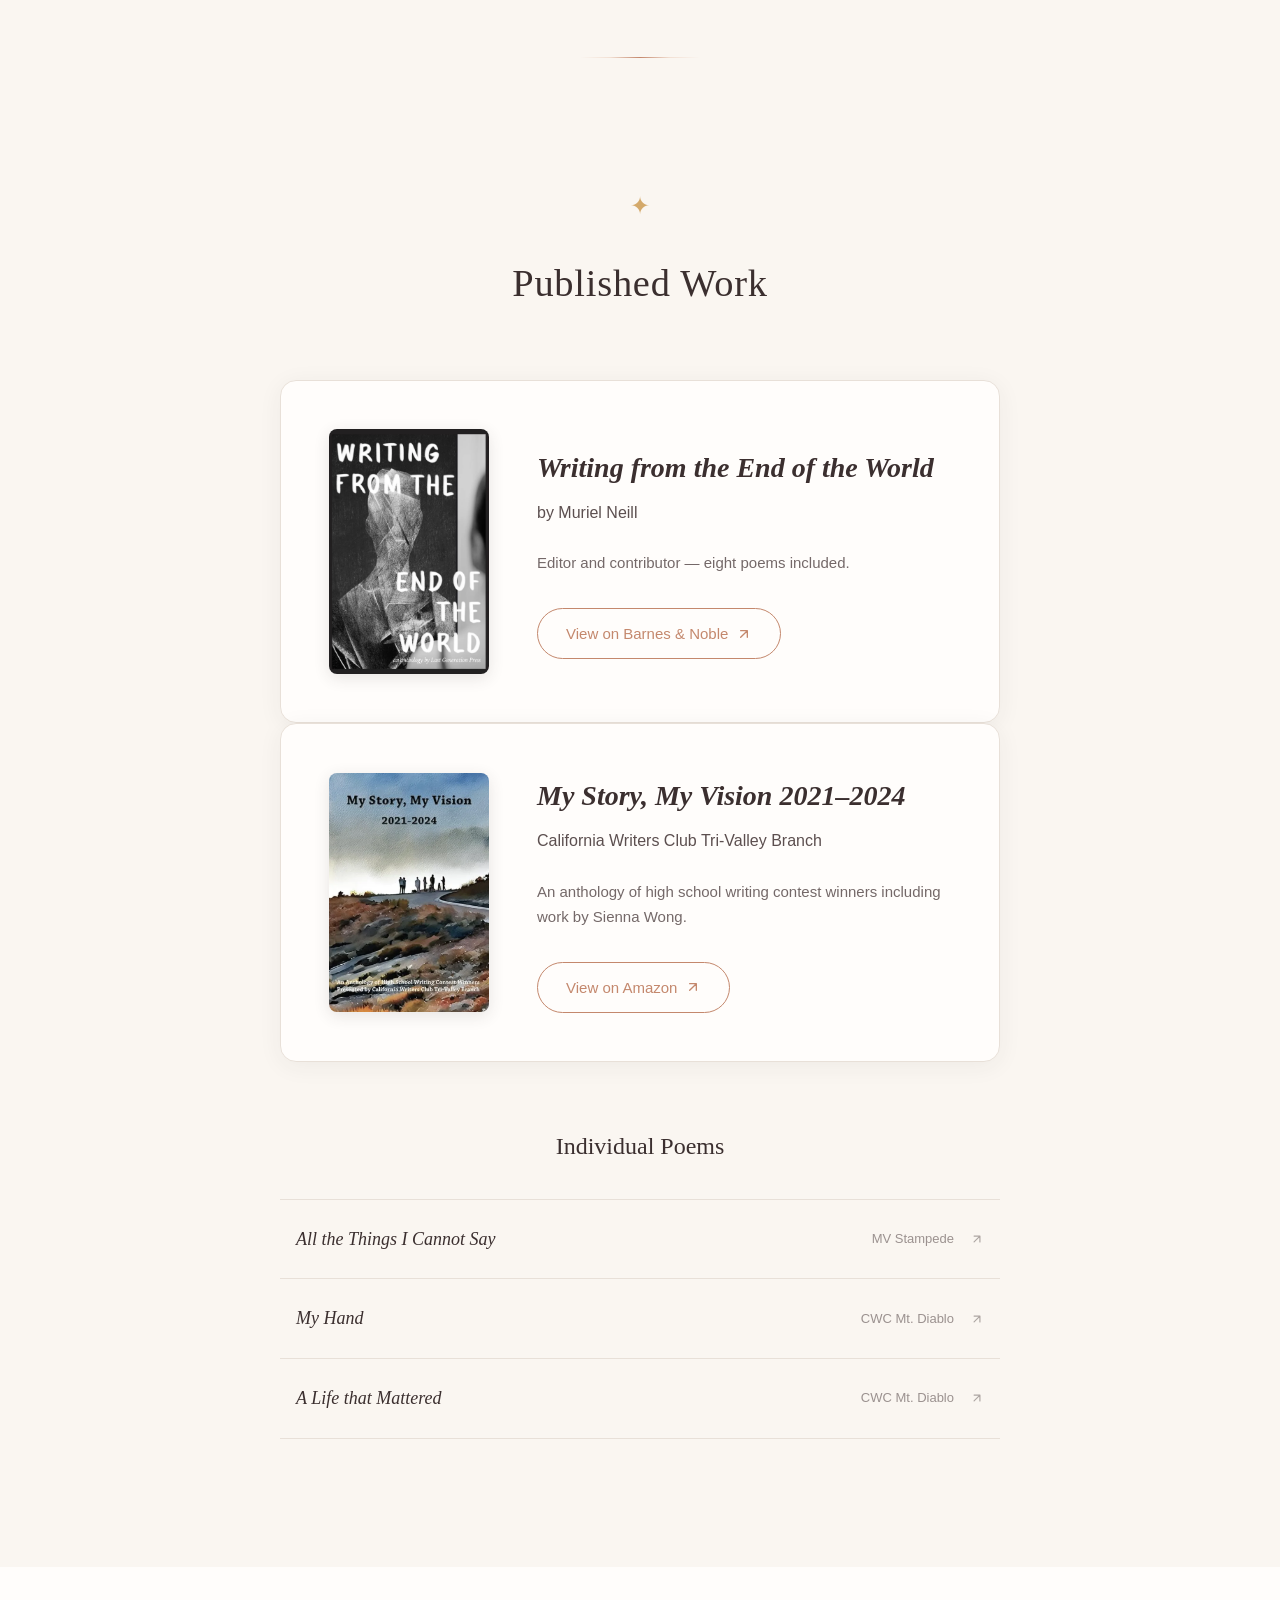
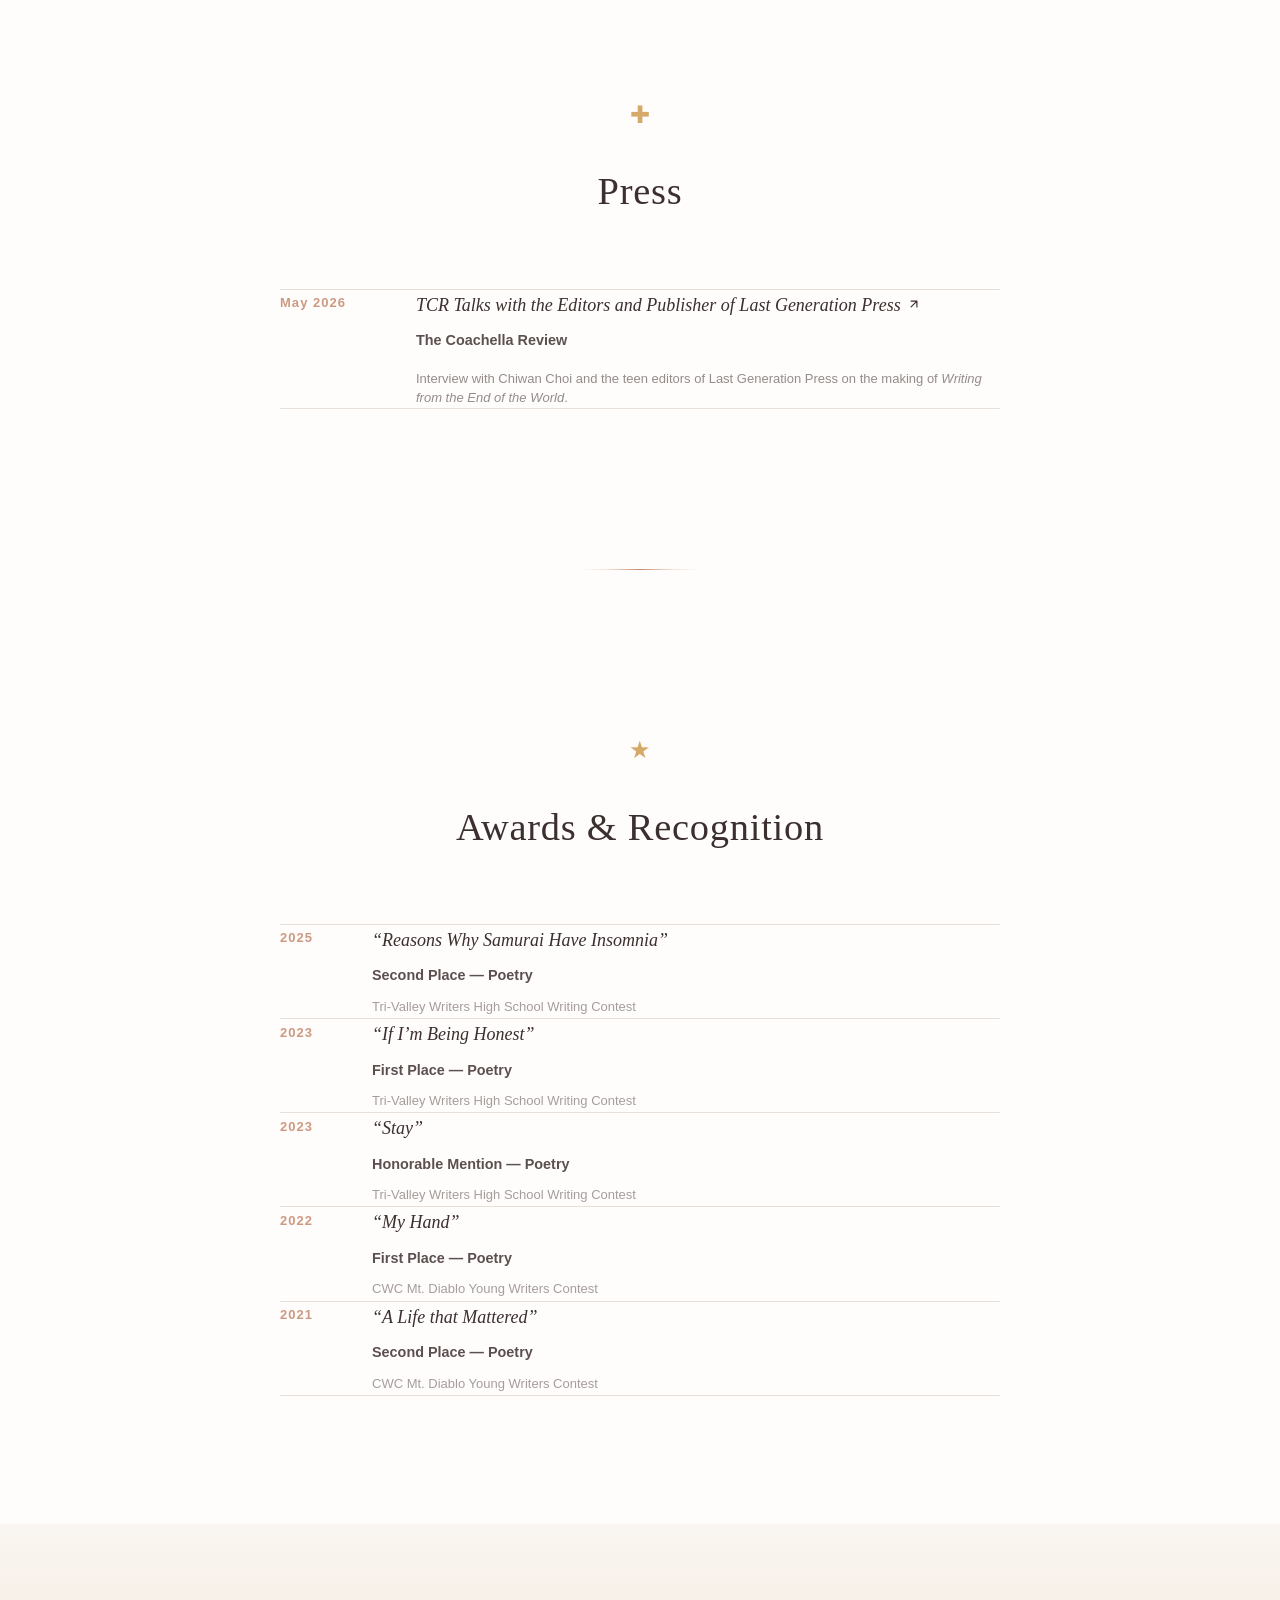
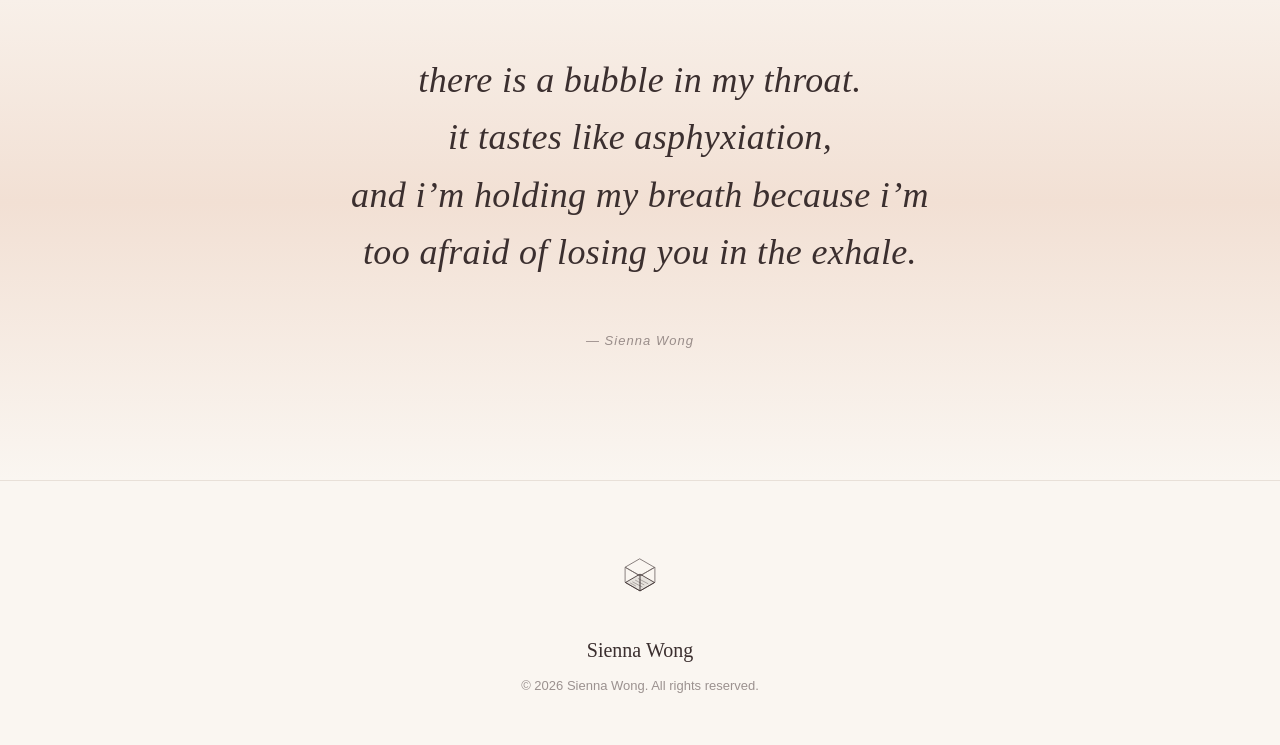
==== commit d1edf7fe: "Add Press section and surface editor role on first anthology - New Press section between Published W" ====
--- a/index.html
+++ b/index.html
@@ -4,7 +4,7 @@
   <meta charset="UTF-8">
   <meta name="viewport" content="width=device-width, initial-scale=1.0">
   <title>Sienna Wong | Poet</title>
-  <meta name="description" content="Sienna Wong is a poet whose work appears in Writing from the End of the World by Muriel Neill. Explore her poetry and biography.">
+  <meta name="description" content="Sienna Wong is a poet whose work appears in Writing from the End of the World (Muriel Neill) and My Story, My Vision 2021–2024 (California Writers Club), with contest-winning poetry across five years.">
   <meta name="author" content="Sienna Wong">
   <meta name="theme-color" content="#FAF6F1">
   <meta http-equiv="Content-Security-Policy" content="default-src 'self'; script-src 'self'; style-src 'self' https://fonts.googleapis.com 'unsafe-inline'; font-src 'self' https://fonts.gstatic.com; img-src 'self' data:; connect-src 'self'; frame-ancestors 'none'; base-uri 'self'; form-action 'self'; require-trusted-types-for 'script'">
@@ -12,9 +12,14 @@
 
   <!-- Open Graph -->
   <meta property="og:type" content="profile">
+  <meta property="og:site_name" content="Sienna Wong">
+  <meta property="og:locale" content="en_US">
   <meta property="og:title" content="Sienna Wong | Poet">
-  <meta property="og:description" content="Sienna Wong is a poet whose work appears in Writing from the End of the World by Muriel Neill.">
-  <meta property="og:image" content="https://sienna-wong.boxofwhite.com/img/profile.jpeg">
+  <meta property="og:description" content="Poet. Published in Writing from the End of the World (Muriel Neill) and My Story, My Vision 2021–2024 (California Writers Club). Contest-winning work in poetry.">
+  <meta property="og:image" content="https://sienna-wong.boxofwhite.com/img/og-card.jpg">
+  <meta property="og:image:width" content="1200">
+  <meta property="og:image:height" content="630">
+  <meta property="og:image:alt" content="Sienna Wong — Poet">
   <meta property="og:url" content="https://sienna-wong.boxofwhite.com/">
   <meta property="profile:first_name" content="Sienna">
   <meta property="profile:last_name" content="Wong">
@@ -22,8 +27,9 @@
   <!-- Twitter Card -->
   <meta name="twitter:card" content="summary_large_image">
   <meta name="twitter:title" content="Sienna Wong | Poet">
-  <meta name="twitter:description" content="Poet. Published in Writing from the End of the World.">
-  <meta name="twitter:image" content="https://sienna-wong.boxofwhite.com/img/profile.jpeg">
+  <meta name="twitter:description" content="Poet. Published in two anthologies and recognized across five years of contest wins.">
+  <meta name="twitter:image" content="https://sienna-wong.boxofwhite.com/img/og-card.jpg">
+  <meta name="twitter:image:alt" content="Sienna Wong — Poet">
 
   <!-- Structured Data -->
   <script type="application/ld+json">
@@ -166,7 +172,7 @@
           <div class="book-card__content">
             <h3 class="book-card__title"><em>Writing from the End of the World</em></h3>
             <p class="book-card__author">by Muriel Neill</p>
-            <p class="book-card__description">Includes eight poems by Sienna Wong.</p>
+            <p class="book-card__description">Editor and contributor &mdash; eight poems included.</p>
             <a
               href="https://www.barnesandnoble.com/w/writing-from-the-end-of-the-world-muriel-neill/1149581856?ean=9798896920885"
               target="_blank"
@@ -239,6 +245,38 @@
         </ul>
       </div>
     </section>
+
+    <!-- Press -->
+    <section id="press" class="press" aria-label="Press">
+      <div class="container">
+        <div class="section-ornament reveal" aria-hidden="true">&#x271A;</div>
+        <h2 class="section-heading reveal">Press</h2>
+        <ul class="press-list">
+
+          <li class="press-list__item reveal">
+            <div class="press-list__date">May 2026</div>
+            <div class="press-list__body">
+              <a
+                href="https://thecoachellareview.com/2026/05/05/tcr-talks-with-the-editors-and-publisher-of-last-generation-press/"
+                target="_blank"
+                rel="noopener noreferrer"
+                class="press-list__link"
+              >
+                <span class="press-list__title">TCR Talks with the Editors and Publisher of Last Generation Press</span>
+                <svg width="14" height="14" viewBox="0 0 24 24" fill="none" stroke="currentColor" stroke-width="2" stroke-linecap="round" stroke-linejoin="round" aria-hidden="true"><path d="M7 17L17 7M7 7h10v10"/></svg>
+              </a>
+              <span class="press-list__source">The Coachella Review</span>
+              <span class="press-list__note">Interview with Chiwan Choi and the teen editors of Last Generation Press on the making of <em>Writing from the End of the World</em>.</span>
+            </div>
+          </li>
+
+        </ul>
+      </div>
+    </section>
+
+    <div class="divider divider--inset reveal" aria-hidden="true">
+      <div class="divider__line"></div>
+    </div>
 
     <!-- Awards -->
     <section id="awards" class="awards" aria-label="Awards &amp; Recognition">
--- a/styles.css
+++ b/styles.css
@@ -108,6 +108,11 @@
   width: 120px;
   height: 1px;
   background: linear-gradient(90deg, transparent, var(--blush), var(--terracotta), var(--blush), transparent);
+}
+
+/* Inset variant: sits between two same-bg sections (e.g. press + awards) */
+.divider--inset {
+  background-color: var(--warm-white);
 }
 
 /* ===========================
@@ -671,6 +676,86 @@
 }
 
 /* ===========================
+   Press
+   =========================== */
+.press {
+  padding: var(--space-16) 0;
+  background-color: var(--warm-white);
+}
+
+.press-list {
+  list-style: none;
+  max-width: 720px;
+  margin: 0 auto;
+}
+
+.press-list__item {
+  display: flex;
+  align-items: flex-start;
+  gap: var(--space-6);
+  padding: var(--space-5) var(--space-2);
+  border-bottom: 1px solid var(--mist);
+}
+
+.press-list__item:first-child {
+  border-top: 1px solid var(--mist);
+}
+
+.press-list__date {
+  font-family: var(--font-body);
+  font-size: 0.8125rem;
+  font-weight: 600;
+  letter-spacing: 0.08em;
+  color: var(--terracotta);
+  opacity: 0.85;
+  min-width: 5.5rem;
+  padding-top: 0.2em;
+  flex-shrink: 0;
+}
+
+.press-list__body {
+  display: flex;
+  flex-direction: column;
+  gap: var(--space-1);
+}
+
+.press-list__link {
+  display: inline-flex;
+  align-items: baseline;
+  gap: 0.4em;
+  text-decoration: none;
+  color: var(--espresso);
+  transition: color var(--transition-base);
+}
+
+.press-list__link:hover {
+  color: var(--terracotta);
+}
+
+.press-list__title {
+  font-family: var(--font-display);
+  font-style: italic;
+  font-size: 1.125rem;
+  font-weight: 500;
+}
+
+.press-list__source {
+  font-family: var(--font-body);
+  font-size: 0.9rem;
+  font-weight: 600;
+  color: var(--charcoal);
+}
+
+.press-list__note {
+  font-family: var(--font-body);
+  font-size: 0.8125rem;
+  color: var(--charcoal);
+  opacity: 0.65;
+  line-height: 1.5;
+  margin-top: var(--space-1);
+}
+
+/* ===========================
    Awards & Recognition
    =========================== */
 .awards {
@@ -922,12 +1007,14 @@
     margin-bottom: var(--space-6);
   }
 
-  .awards-list__item {
+  .awards-list__item,
+  .press-list__item {
     flex-direction: column;
     gap: var(--space-1);
   }
 
-  .awards-list__year {
+  .awards-list__year,
+  .press-list__date {
     font-size: 0.75rem;
   }
 }
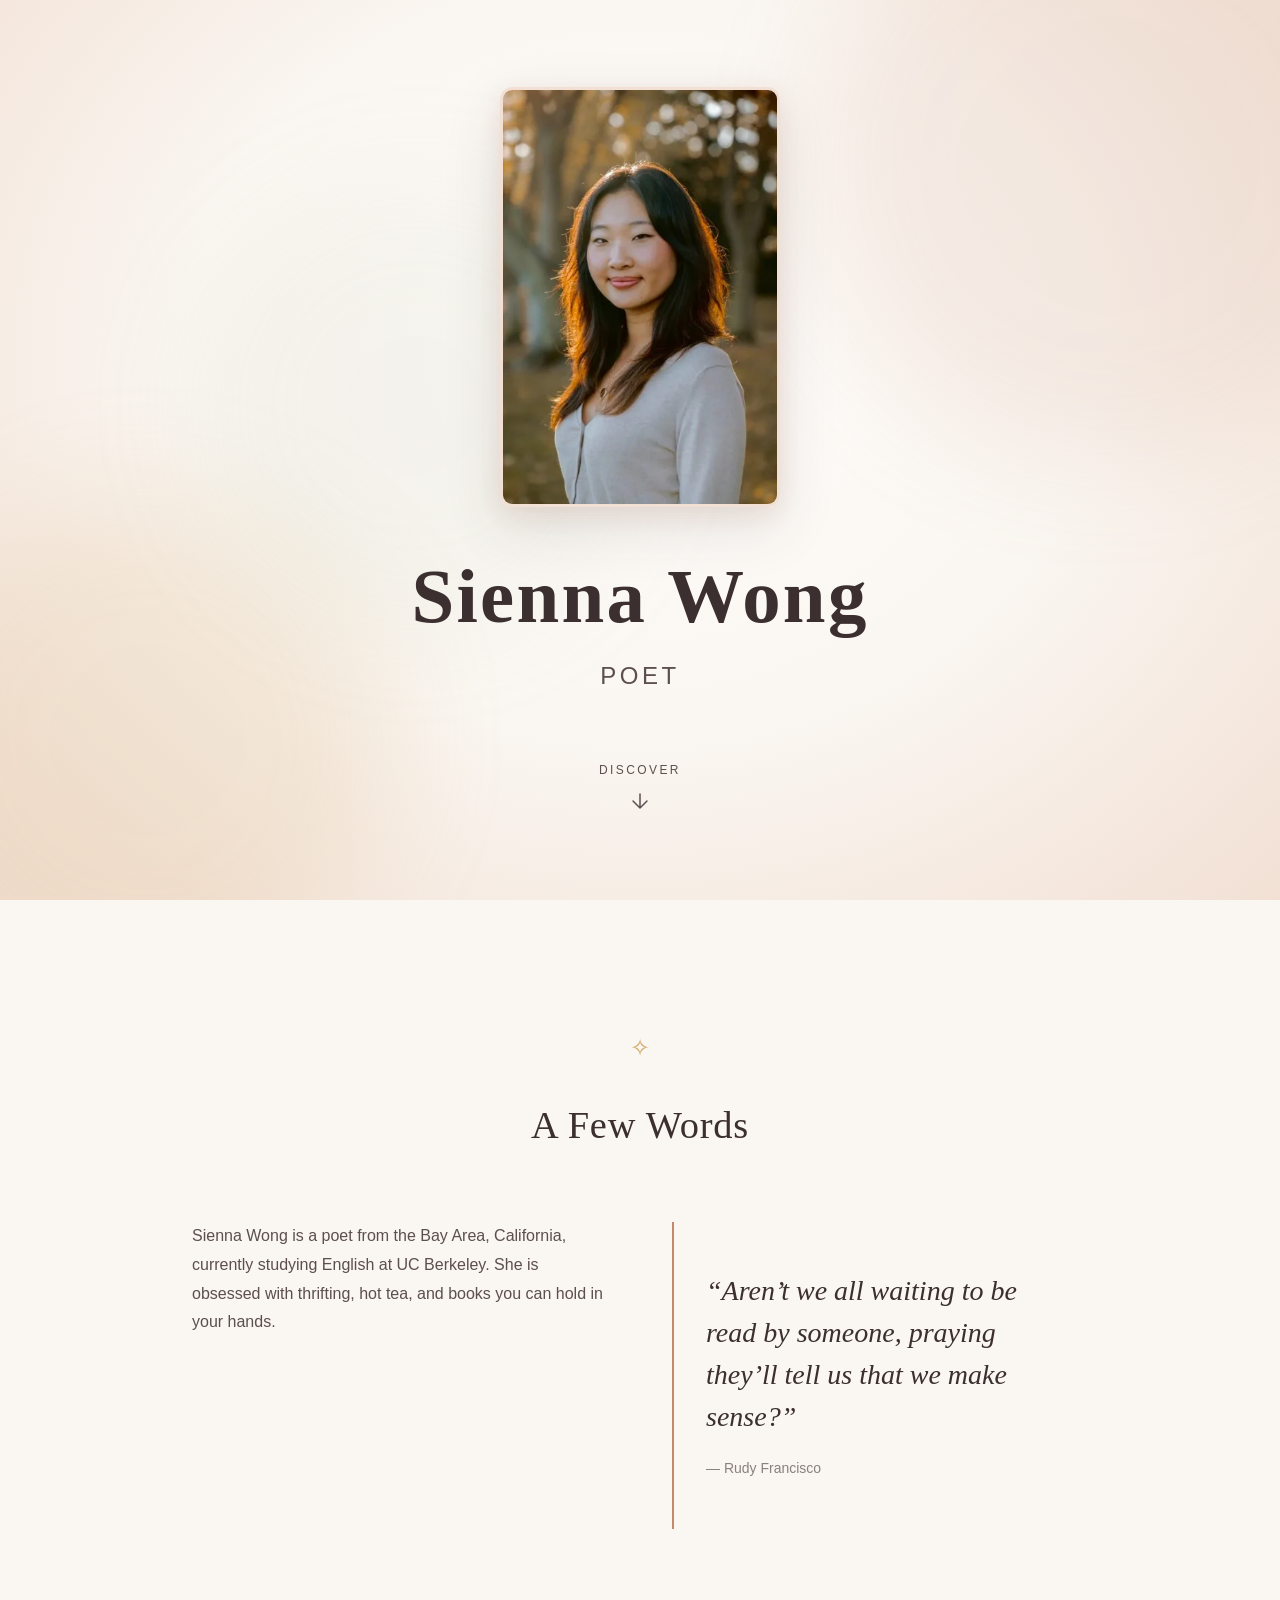
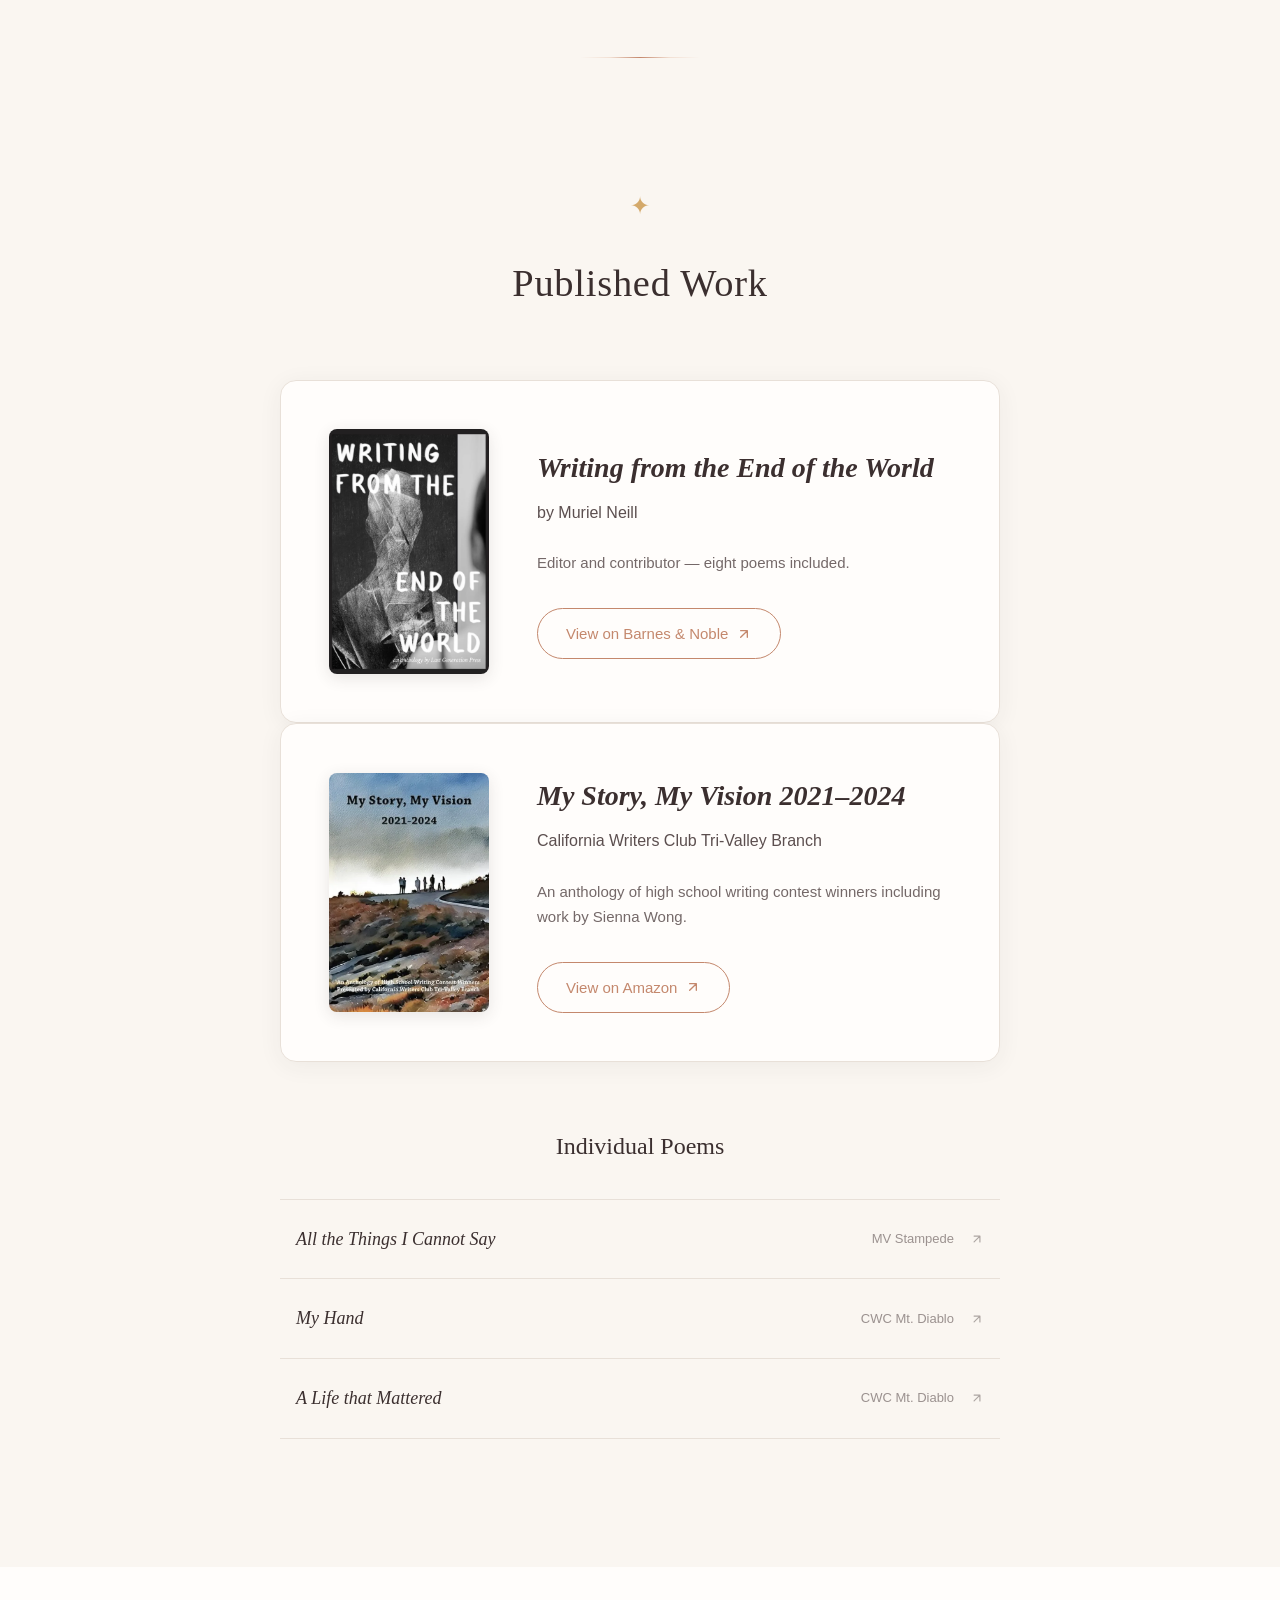
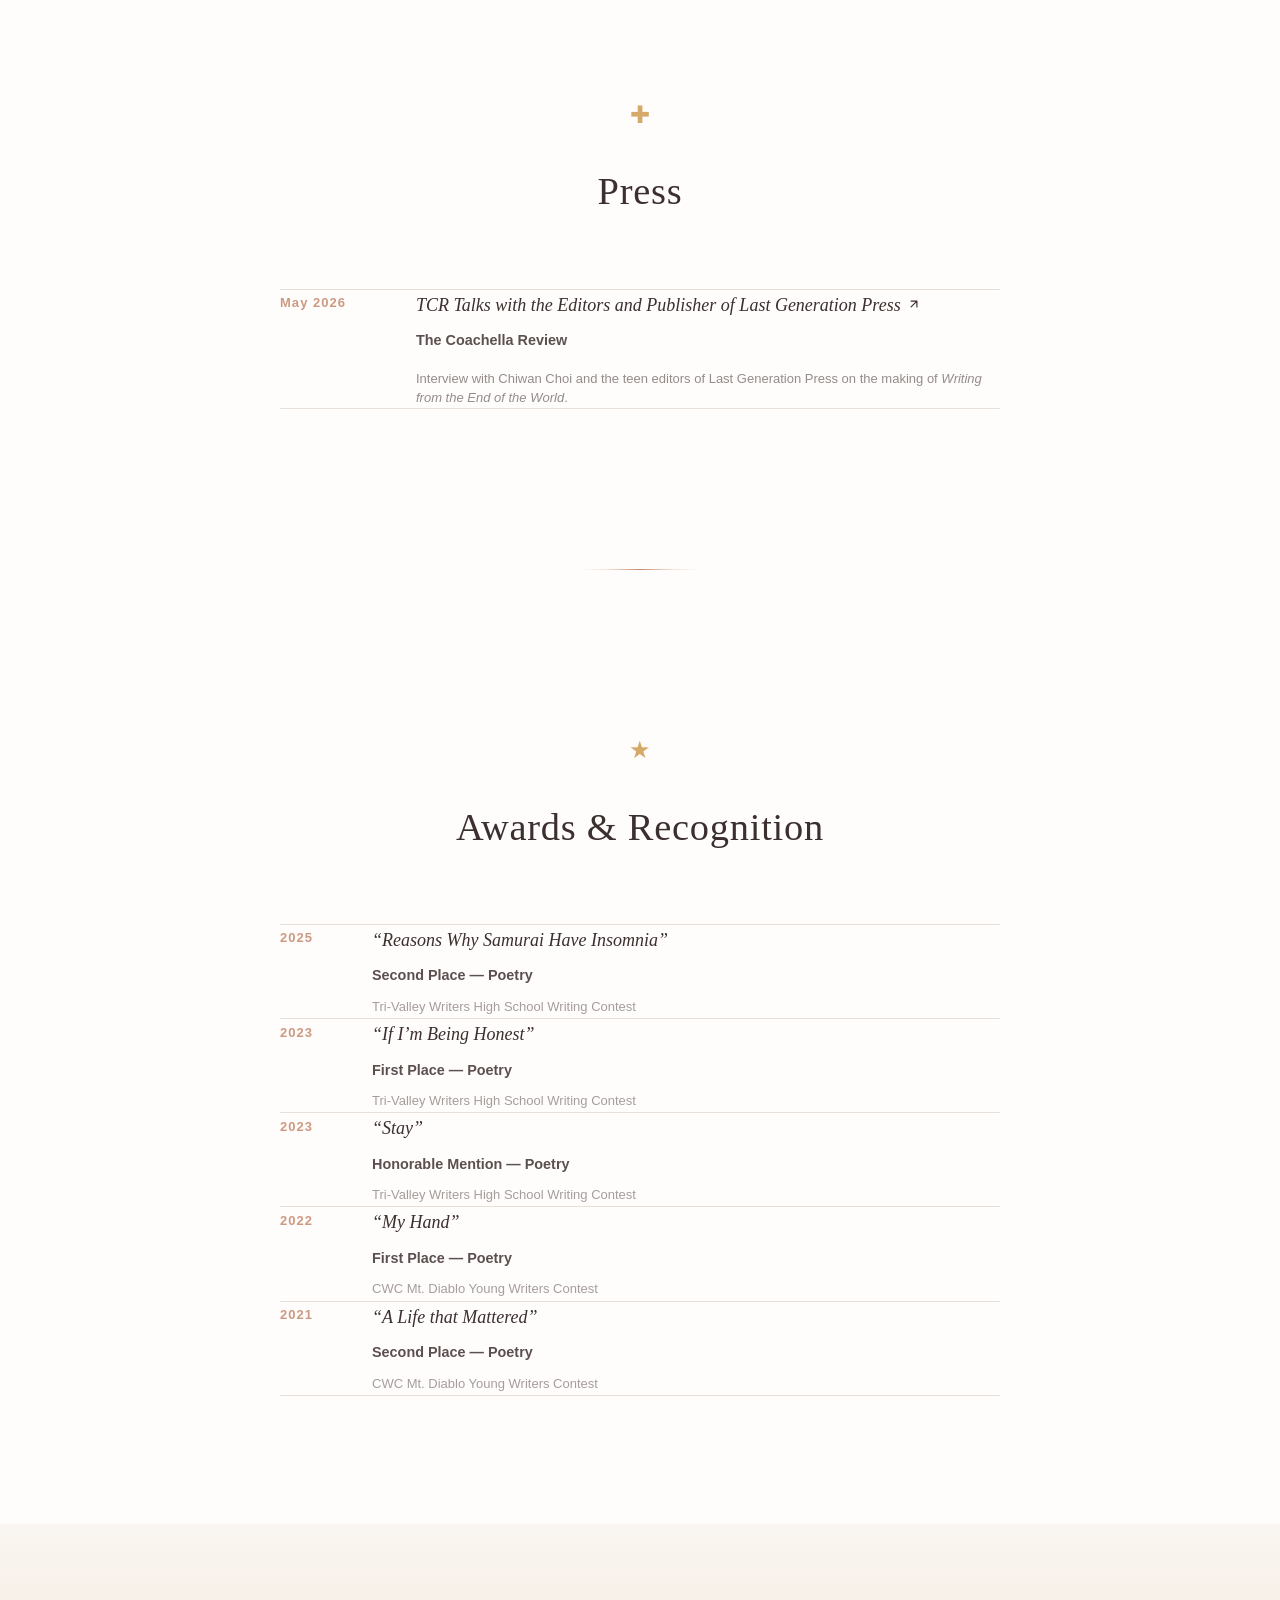
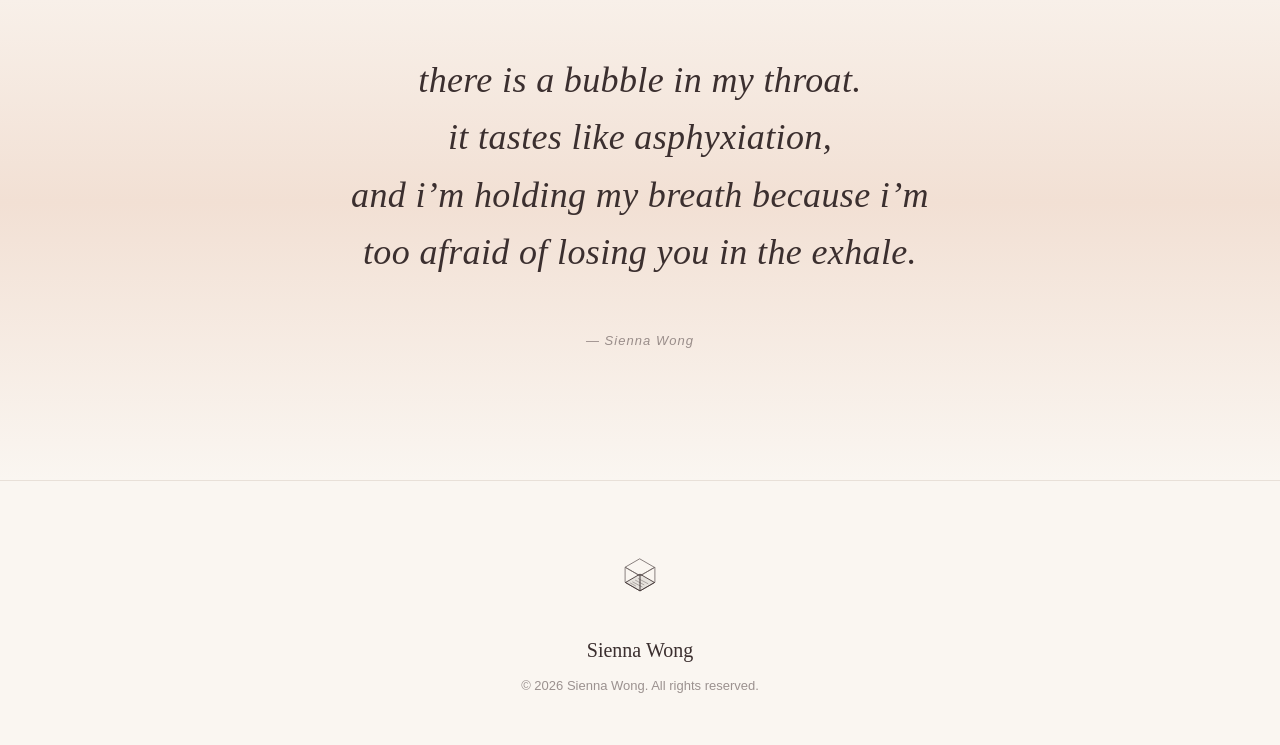
==== commit a81271d5: "Note that Sienna is currently studying English at UC Berkeley Co-Authored-By: Claude Opus 4.7 <norep" ====
--- a/index.html
+++ b/index.html
@@ -133,7 +133,7 @@
         <div class="about__grid">
           <div class="about__text">
             <!-- Replace with real bio -->
-            <p class="reveal">Sienna Wong is a poet from the Bay Area, California. She is obsessed with thrifting, hot tea, and books you can hold in your hands.</p>
+            <p class="reveal">Sienna Wong is a poet from the Bay Area, California, currently studying English at UC Berkeley. She is obsessed with thrifting, hot tea, and books you can hold in your hands.</p>
           </div>
           <aside class="about__aside">
             <blockquote class="pull-quote reveal">
